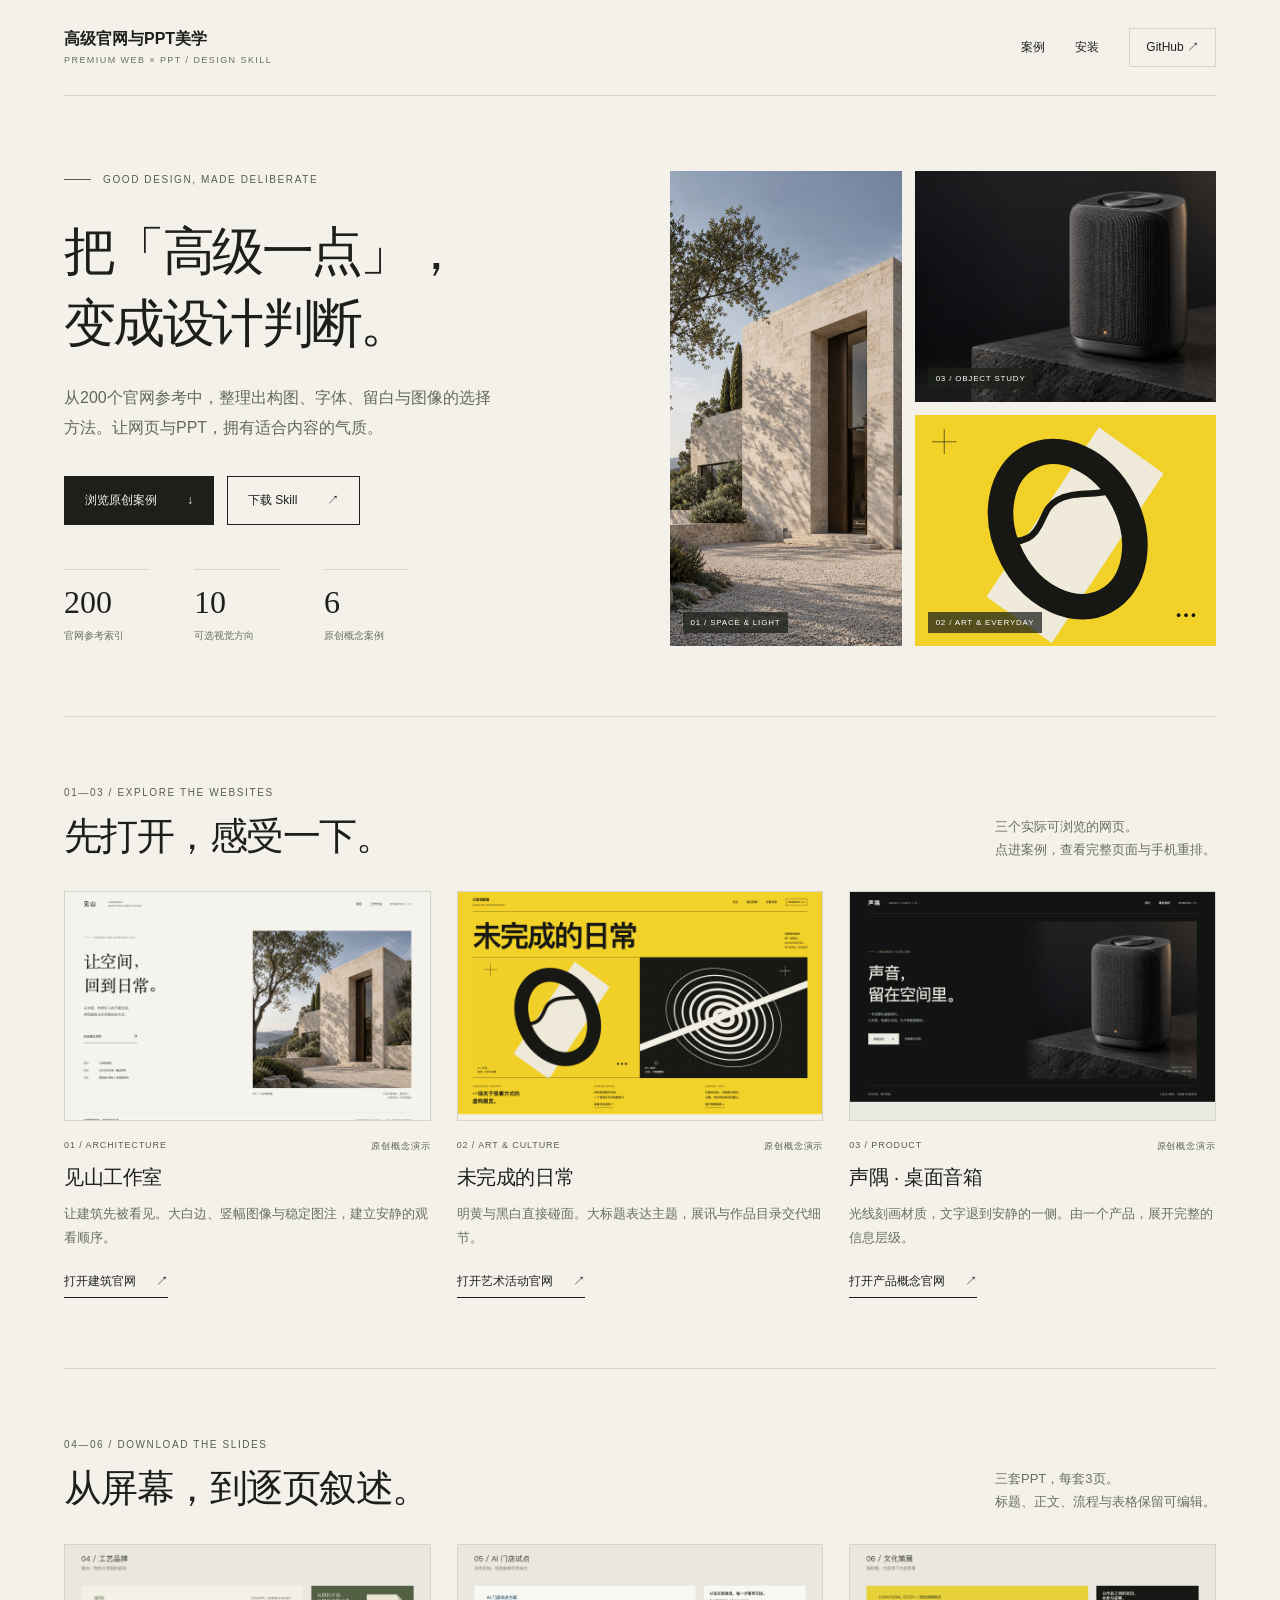
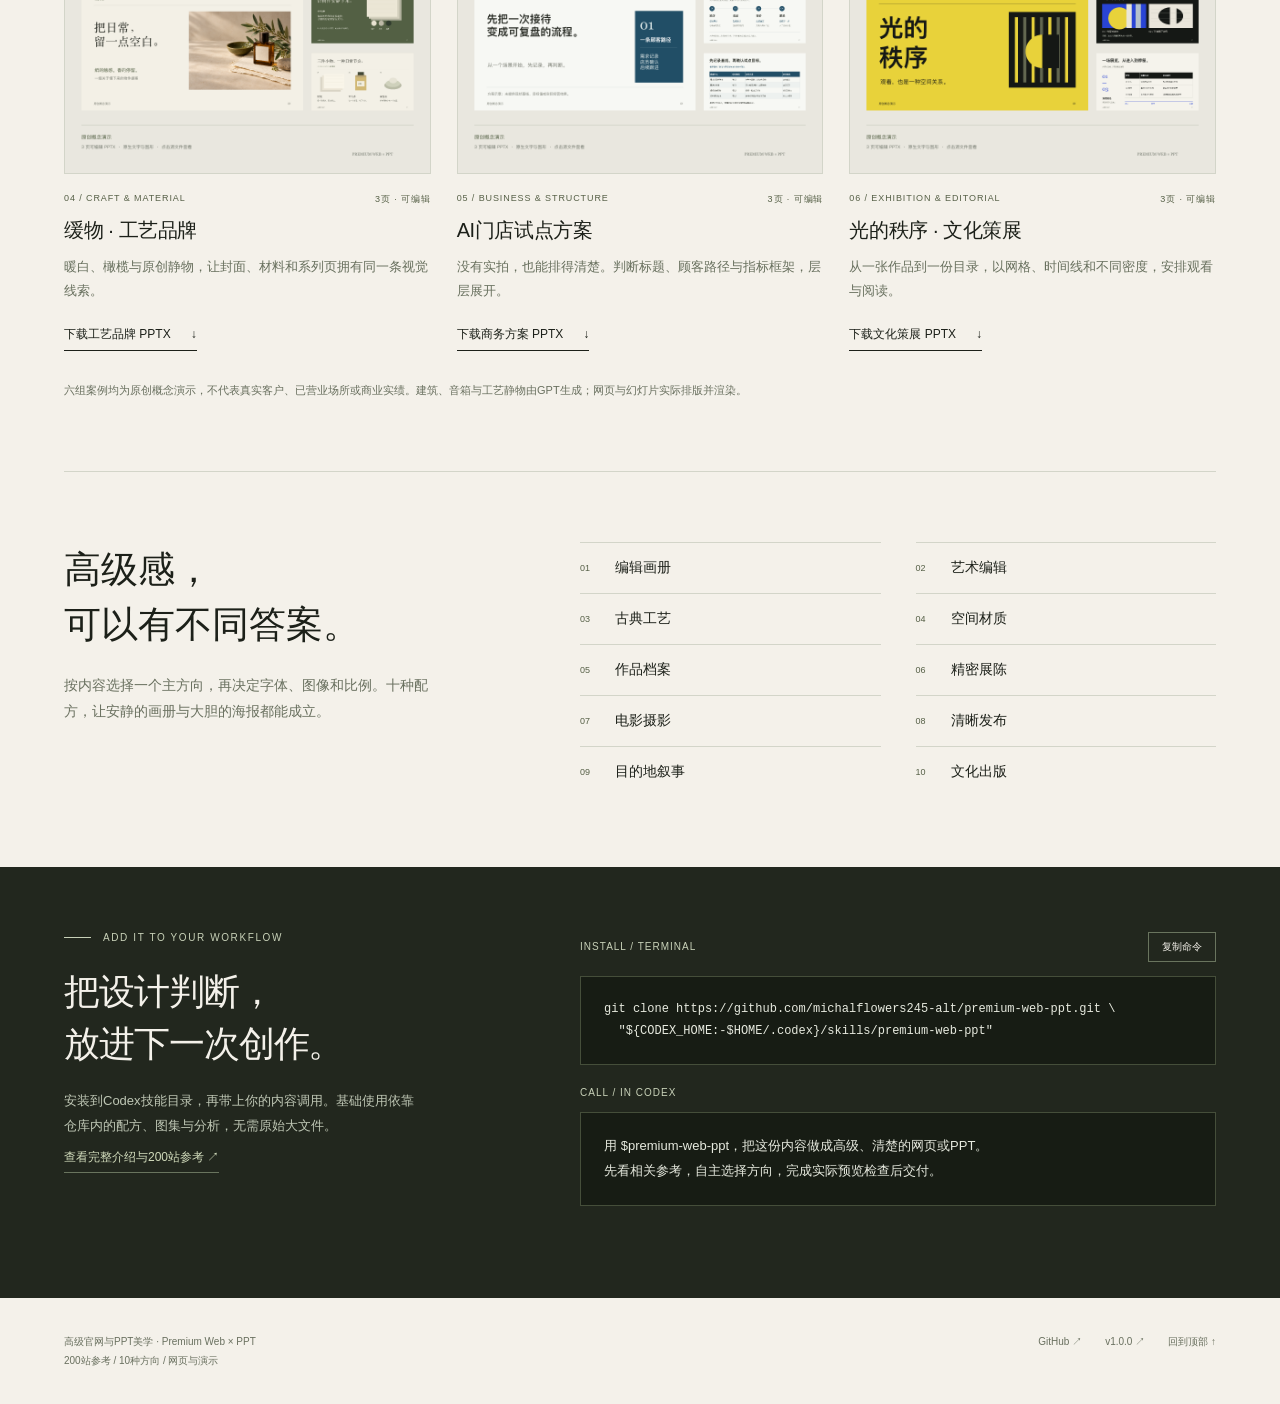
==== index.html @ 68591769 "Add live showcase website and case navigation" ====
<!doctype html>
<html lang="zh-CN">
<head>
  <meta charset="utf-8"><meta name="viewport" content="width=device-width, initial-scale=1">
  <meta name="description" content="高级官网与PPT美学：将200个官网参考整理为10种视觉方向。浏览3个真实网页案例，下载3套可编辑PPT，安装Codex设计Skill。">
  <meta name="theme-color" content="#f4f1ea">
  <title>高级官网与PPT美学 · Premium Web × PPT</title>
  <style>
    :root{--paper:#f4f1ea;--ink:#1c2019;--olive:#566047;--muted:#69705f;--line:#d3d5c9;--white:#fffdf8}*{box-sizing:border-box}html{scroll-behavior:smooth;scroll-padding-top:26px}body{margin:0;background:var(--paper);color:var(--ink);font-family:-apple-system,BlinkMacSystemFont,"PingFang SC","Microsoft YaHei",sans-serif}a{color:inherit;text-decoration:none}button{font:inherit}a:focus-visible,button:focus-visible{outline:2px solid var(--olive);outline-offset:6px}.wrap{width:min(1360px,90%);margin:auto}.header{height:96px;display:flex;align-items:center;justify-content:space-between;border-bottom:1px solid var(--line);gap:30px}.brand{font-size:16px;font-weight:600;line-height:1.5}.brand span{display:block;font-size:9px;letter-spacing:.16em;font-weight:400;color:var(--muted);margin-top:3px}.nav{display:flex;gap:30px;font-size:12px;align-items:center}.nav a:hover,.text-link:hover{color:var(--olive);text-decoration:underline;text-underline-offset:5px}.nav .github{border:1px solid var(--line);padding:10px 16px}.hero{display:grid;grid-template-columns:.98fr 1.02fr;gap:7%;padding:75px 0 70px;align-items:center}.eyebrow{font-size:10px;letter-spacing:.16em;color:var(--olive);display:flex;align-items:center;gap:12px}.eyebrow:before{content:"";width:27px;height:1px;background:var(--olive)}h1{font-size:clamp(38px,4.1vw,63px);line-height:1.36;font-weight:550;letter-spacing:-.05em;margin:30px 0 25px}.lead{font-size:16px;line-height:1.9;color:#626957;max-width:430px;margin:0}.actions{display:flex;gap:13px;margin-top:32px;align-items:center;flex-wrap:wrap}.button{display:inline-flex;align-items:center;gap:30px;font-size:12px;padding:15px 20px;border:1px solid var(--ink);transition:background .18s,color .18s}.button.primary{background:var(--ink);color:var(--paper)}.button:hover{background:var(--olive);border-color:var(--olive);color:white}.facts{display:flex;gap:45px;margin:44px 0 0}.facts div{border-top:1px solid var(--line);padding-top:16px;min-width:85px}.facts strong{display:block;font:400 32px/1 Georgia,"Songti SC",serif}.facts span{display:block;font-size:10px;color:var(--muted);margin-top:11px}.hero-art{display:grid;grid-template-columns:.87fr 1.13fr;grid-template-rows:1fr 1fr;gap:13px;height:475px}.hero-art a{overflow:hidden;display:block;position:relative}.hero-art img{width:100%;height:100%;object-fit:cover;display:block;transition:transform .4s}.hero-art a:hover img{transform:scale(1.025)}.hero-art .building{grid-row:1 / 3}.hero-art .building img{object-position:60% 50%}.hero-art .object img{object-position:82% 50%}.hero-art .art img{object-position:center}.hero-art span{position:absolute;bottom:13px;left:13px;font-size:8px;letter-spacing:.1em;color:white;background:#1c2019bb;padding:6px 8px}.section{padding:70px 0;border-top:1px solid var(--line)}.section-head{display:flex;align-items:flex-end;justify-content:space-between;gap:30px;margin-bottom:30px}.section-head .kicker{font-size:10px;letter-spacing:.16em;color:var(--olive);margin-bottom:14px}.section-head h2{font-size:38px;font-weight:450;letter-spacing:-.04em;margin:0;line-height:1.3}.section-head p{font-size:13px;line-height:1.8;color:var(--muted);max-width:330px;margin:0}.grid{display:grid;grid-template-columns:repeat(3,1fr);gap:26px}.case{min-width:0}.case .preview{display:block;overflow:hidden;background:#e2e3d8;border:1px solid #d3d5c9}.case .preview img{display:block;width:100%;aspect-ratio:1.6;object-fit:cover;transition:transform .4s}.case .preview:hover img{transform:scale(1.025)}.case-meta{display:flex;justify-content:space-between;gap:12px;margin-top:19px;font-size:9px;color:var(--olive);letter-spacing:.1em}.case h3{font-size:20px;font-weight:500;margin:11px 0 11px;letter-spacing:-.02em}.case p{font-size:13px;line-height:1.85;color:#68705e;margin:0;max-width:365px}.case .text-link{display:inline-flex;align-items:center;gap:20px;border-bottom:1px solid var(--ink);padding:10px 0 7px;font-size:12px;margin-top:13px}.note{font-size:11px;line-height:1.8;color:var(--muted);margin:30px 0 0}.style-section{display:grid;grid-template-columns:.8fr 1.2fr;gap:8%;align-items:start}.style-section h2{font-family:"Songti SC","STSong",serif;font-size:37px;font-weight:400;line-height:1.5;margin:0}.style-section p{font-size:14px;line-height:1.9;color:var(--muted);max-width:390px;margin:19px 0 0}.styles{display:grid;grid-template-columns:1fr 1fr;gap:0 35px}.styles div{border-top:1px solid var(--line);padding:16px 0;font-size:14px;display:flex;gap:16px;align-items:center}.styles span{font-size:9px;color:var(--olive);min-width:19px}.install{background:#22271e;color:var(--paper);padding:65px 0 70px}.install .wrap{display:grid;grid-template-columns:.8fr 1.2fr;gap:8%;align-items:start}.install .eyebrow{color:#c8d1b8}.install .eyebrow:before{background:#c8d1b8}.install h2{font-size:36px;line-height:1.45;letter-spacing:-.03em;font-weight:450;margin:23px 0 19px}.install p{font-size:13px;color:#bfc7b5;line-height:1.9;margin:0;max-width:360px}.code-label{display:flex;justify-content:space-between;align-items:center;font-size:10px;color:#c8d1b8;letter-spacing:.1em;margin-bottom:14px}.copy{background:transparent;color:var(--paper);border:1px solid #69745e;font-size:10px;padding:7px 13px;cursor:pointer}.copy:hover{background:#3b4432}pre{margin:0 0 22px;padding:21px 23px;background:#171c14;border:1px solid #454e3a;white-space:pre-wrap;word-break:break-word;font:12px/1.9 ui-monospace,SFMono-Regular,Consolas,monospace;color:#e7eadf}.install .prompt{font-size:13px;font-family:inherit;line-height:1.9}.install a{display:inline-block;color:#d2dcbc;font-size:12px;margin-top:11px;border-bottom:1px solid #69745e;padding-bottom:6px}.footer{padding:34px 0;display:flex;justify-content:space-between;gap:25px;font-size:10px;line-height:1.9;color:var(--muted)}.footer p{margin:0}.footer-links{display:flex;gap:23px;align-items:flex-start}.footer a:hover{text-decoration:underline;text-underline-offset:4px}@media(max-width:1000px){.hero{gap:5%;padding-top:55px}.hero-art{height:410px}.facts{gap:23px}.facts div{min-width:65px}.grid{gap:18px}.case h3{font-size:17px}.style-section,.install .wrap{gap:6%}.nav{gap:20px}.section-head h2{font-size:34px}}@media(max-width:650px){.wrap{width:auto;margin:0 23px}.header{height:82px;align-items:center;gap:18px}.brand{font-size:13px}.brand span{font-size:7px;letter-spacing:.1em}.nav{gap:17px;font-size:11px}.nav .github{display:none}.hero{grid-template-columns:1fr;padding:36px 0 43px;gap:34px}.eyebrow{font-size:8px;letter-spacing:.14em}h1{font-size:39px;margin:24px 0 20px;line-height:1.4}.lead{font-size:14px;max-width:340px;line-height:1.85}.actions{margin-top:24px;gap:10px}.button{font-size:11px;padding:14px 17px;gap:22px}.facts{gap:28px;margin-top:31px}.facts div{min-width:72px;padding-top:13px}.facts strong{font-size:27px}.facts span{font-size:9px;margin-top:8px}.hero-art{height:330px;gap:10px;grid-template-columns:1fr 1.12fr}.hero-art span{left:7px;bottom:8px;font-size:7px;padding:5px}.section{padding:42px 0}.section-head{display:block;margin-bottom:25px}.section-head .kicker{font-size:8px;margin-bottom:12px}.section-head h2{font-size:31px}.section-head p{font-size:12px;margin-top:17px;max-width:330px}.grid{grid-template-columns:1fr;gap:34px}.case-meta{margin-top:15px;font-size:8px}.case h3{font-size:21px;margin-top:10px}.case p{font-size:13px}.case .text-link{font-size:12px;margin-top:10px}.note{font-size:10px;margin-top:25px}.style-section{grid-template-columns:1fr;gap:28px}.style-section h2{font-size:30px}.style-section p{font-size:13px;margin-top:14px}.styles{gap:0 22px}.styles div{font-size:12px;padding:14px 0;gap:13px}.styles span{font-size:8px}.install{padding:43px 0 45px}.install .wrap{grid-template-columns:1fr;gap:30px}.install h2{font-size:29px;margin:20px 0 15px}.install p{font-size:12px}.code-label{font-size:8px}pre{font-size:10px;padding:17px;line-height:1.9}.install .prompt{font-size:12px}.footer{display:block;padding:27px 0;font-size:9px}.footer-links{gap:20px;margin-top:20px}}@media(max-width:370px){h1{font-size:34px}.nav{gap:12px}.brand{font-size:12px}.facts{gap:20px}.hero-art{height:295px}}@media(prefers-reduced-motion:reduce){html{scroll-behavior:auto}*{transition:none!important}}
  </style>
</head>
<body>
  <div class="wrap"><header class="header"><a class="brand" href="#top">高级官网与PPT美学<span>PREMIUM WEB × PPT / DESIGN SKILL</span></a><nav class="nav" aria-label="主导航"><a href="#web">案例</a><a href="#install">安装</a><a class="github" href="https://github.com/michalflowers245-alt/premium-web-ppt">GitHub ↗</a></nav></header>
  <main id="top"><section class="hero" aria-labelledby="main-title"><div><div class="eyebrow">GOOD DESIGN, MADE DELIBERATE</div><h1 id="main-title">把「高级一点」，<br>变成设计判断。</h1><p class="lead">从200个官网参考中，整理出构图、字体、留白与图像的选择方法。让网页与PPT，拥有适合内容的气质。</p><div class="actions"><a class="button primary" href="#web">浏览原创案例 <span aria-hidden="true">↓</span></a><a class="button" href="https://github.com/michalflowers245-alt/premium-web-ppt/releases/download/v1.0.0/premium-web-ppt-v1.0.0.zip">下载 Skill <span aria-hidden="true">↗</span></a></div><div class="facts"><div><strong>200</strong><span>官网参考索引</span></div><div><strong>10</strong><span>可选视觉方向</span></div><div><strong>6</strong><span>原创概念案例</span></div></div></div><div class="hero-art" aria-label="原创概念案例预览"><a class="building" href="examples/web/architecture/" aria-label="打开见山建筑工作室案例"><img src="examples/shared/architecture.png" alt="GPT生成的原创建筑概念"><span>01 / SPACE & LIGHT</span></a><a class="object" href="examples/web/speaker/" aria-label="打开声隅音箱案例"><img src="examples/shared/speaker.png" alt="GPT生成的原创音箱概念"><span>03 / OBJECT STUDY</span></a><a class="art" href="examples/web/art/" aria-label="打开未完成的日常艺术活动案例"><img src="examples/web/art/poster-yellow.svg" alt="原创黄色黑色几何作品"><span>02 / ART & EVERYDAY</span></a></div></section>
  <section class="section" id="web" aria-labelledby="web-title"><div class="section-head"><div><div class="kicker">01—03 / EXPLORE THE WEBSITES</div><h2 id="web-title">先打开，感受一下。</h2></div><p>三个实际可浏览的网页。<br>点进案例，查看完整页面与手机重排。</p></div><div class="grid"><article class="case"><a class="preview" href="examples/web/architecture/"><img src="docs/assets/web-architecture.png" alt="见山工作室原创概念网页：留白、建筑竖图与项目图注" loading="lazy"></a><div class="case-meta"><span>01 / ARCHITECTURE</span><span>原创概念演示</span></div><h3>见山工作室</h3><p>让建筑先被看见。大白边、竖幅图像与稳定图注，建立安静的观看顺序。</p><a class="text-link" href="examples/web/architecture/">打开建筑官网 <span aria-hidden="true">↗</span></a></article><article class="case"><a class="preview" href="examples/web/art/"><img src="docs/assets/web-art.png" alt="未完成的日常原创概念网页：黄黑双联画与大中文标题" loading="lazy"></a><div class="case-meta"><span>02 / ART & CULTURE</span><span>原创概念演示</span></div><h3>未完成的日常</h3><p>明黄与黑白直接碰面。大标题表达主题，展讯与作品目录交代细节。</p><a class="text-link" href="examples/web/art/">打开艺术活动官网 <span aria-hidden="true">↗</span></a></article><article class="case"><a class="preview" href="examples/web/speaker/"><img src="docs/assets/web-speaker.png" alt="声隅桌面音箱原创概念网页：深色产品舞台与材质特写" loading="lazy"></a><div class="case-meta"><span>03 / PRODUCT</span><span>原创概念演示</span></div><h3>声隅 · 桌面音箱</h3><p>光线刻画材质，文字退到安静的一侧。由一个产品，展开完整的信息层级。</p><a class="text-link" href="examples/web/speaker/">打开产品概念官网 <span aria-hidden="true">↗</span></a></article></div></section>
  <section class="section" id="slides" aria-labelledby="slides-title"><div class="section-head"><div><div class="kicker">04—06 / DOWNLOAD THE SLIDES</div><h2 id="slides-title">从屏幕，到逐页叙述。</h2></div><p>三套PPT，每套3页。<br>标题、正文、流程与表格保留可编辑。</p></div><div class="grid"><article class="case"><a class="preview" href="examples/ppt/craft/craft.pptx"><img src="docs/assets/ppt-craft.png" alt="缓物原创工艺品牌PPT的三页预览" loading="lazy"></a><div class="case-meta"><span>04 / CRAFT & MATERIAL</span><span>3页 · 可编辑</span></div><h3>缓物 · 工艺品牌</h3><p>暖白、橄榄与原创静物，让封面、材料和系列页拥有同一条视觉线索。</p><a class="text-link" href="examples/ppt/craft/craft.pptx" download>下载工艺品牌 PPTX <span aria-hidden="true">↓</span></a></article><article class="case"><a class="preview" href="examples/ppt/business/business.pptx"><img src="docs/assets/ppt-business.png" alt="AI门店试点原创商务方案PPT的三页预览" loading="lazy"></a><div class="case-meta"><span>05 / BUSINESS & STRUCTURE</span><span>3页 · 可编辑</span></div><h3>AI门店试点方案</h3><p>没有实拍，也能排得清楚。判断标题、顾客路径与指标框架，层层展开。</p><a class="text-link" href="examples/ppt/business/business.pptx" download>下载商务方案 PPTX <span aria-hidden="true">↓</span></a></article><article class="case"><a class="preview" href="examples/ppt/culture/culture.pptx"><img src="docs/assets/ppt-culture.png" alt="光的秩序原创文化策展PPT的三页预览" loading="lazy"></a><div class="case-meta"><span>06 / EXHIBITION & EDITORIAL</span><span>3页 · 可编辑</span></div><h3>光的秩序 · 文化策展</h3><p>从一张作品到一份目录，以网格、时间线和不同密度，安排观看与阅读。</p><a class="text-link" href="examples/ppt/culture/culture.pptx" download>下载文化策展 PPTX <span aria-hidden="true">↓</span></a></article></div><p class="note">六组案例均为原创概念演示，不代表真实客户、已营业场所或商业实绩。建筑、音箱与工艺静物由GPT生成；网页与幻灯片实际排版并渲染。</p></section>
  <section class="section style-section" aria-labelledby="styles-title"><div><h2 id="styles-title">高级感，<br>可以有不同答案。</h2><p>按内容选择一个主方向，再决定字体、图像和比例。十种配方，让安静的画册与大胆的海报都能成立。</p></div><div class="styles"><div><span>01</span>编辑画册</div><div><span>02</span>艺术编辑</div><div><span>03</span>古典工艺</div><div><span>04</span>空间材质</div><div><span>05</span>作品档案</div><div><span>06</span>精密展陈</div><div><span>07</span>电影摄影</div><div><span>08</span>清晰发布</div><div><span>09</span>目的地叙事</div><div><span>10</span>文化出版</div></div></section></main></div>
  <section class="install" id="install" aria-labelledby="install-title"><div class="wrap"><div><div class="eyebrow">ADD IT TO YOUR WORKFLOW</div><h2 id="install-title">把设计判断，<br>放进下一次创作。</h2><p>安装到Codex技能目录，再带上你的内容调用。基础使用依靠仓库内的配方、图集与分析，无需原始大文件。</p><a href="https://github.com/michalflowers245-alt/premium-web-ppt">查看完整介绍与200站参考 ↗</a></div><div><div class="code-label"><span>INSTALL / TERMINAL</span><button class="copy" type="button" data-copy="install-code">复制命令</button></div><pre id="install-code">git clone https://github.com/michalflowers245-alt/premium-web-ppt.git \
  "${CODEX_HOME:-$HOME/.codex}/skills/premium-web-ppt"</pre><div class="code-label"><span>CALL / IN CODEX</span></div><pre class="prompt">用 $premium-web-ppt，把这份内容做成高级、清楚的网页或PPT。
先看相关参考，自主选择方向，完成实际预览检查后交付。</pre><p id="copy-status" role="status" aria-live="polite"></p></div></div></section>
  <div class="wrap"><footer class="footer"><p>高级官网与PPT美学 · Premium Web × PPT<br>200站参考 / 10种方向 / 网页与演示</p><div class="footer-links"><a href="https://github.com/michalflowers245-alt/premium-web-ppt">GitHub ↗</a><a href="https://github.com/michalflowers245-alt/premium-web-ppt/releases/tag/v1.0.0">v1.0.0 ↗</a><a href="#top">回到顶部 ↑</a></div></footer></div>
  <script>document.querySelectorAll('[data-copy]').forEach(button=>{button.addEventListener('click',async()=>{const text=document.getElementById(button.dataset.copy).textContent;const status=document.getElementById('copy-status');try{await navigator.clipboard.writeText(text);button.textContent='已复制';status.textContent='命令已复制，可粘贴到终端。';}catch{status.textContent='当前浏览器未开放剪贴板，请直接选中上方命令复制。';}});});</script>
</body></html>
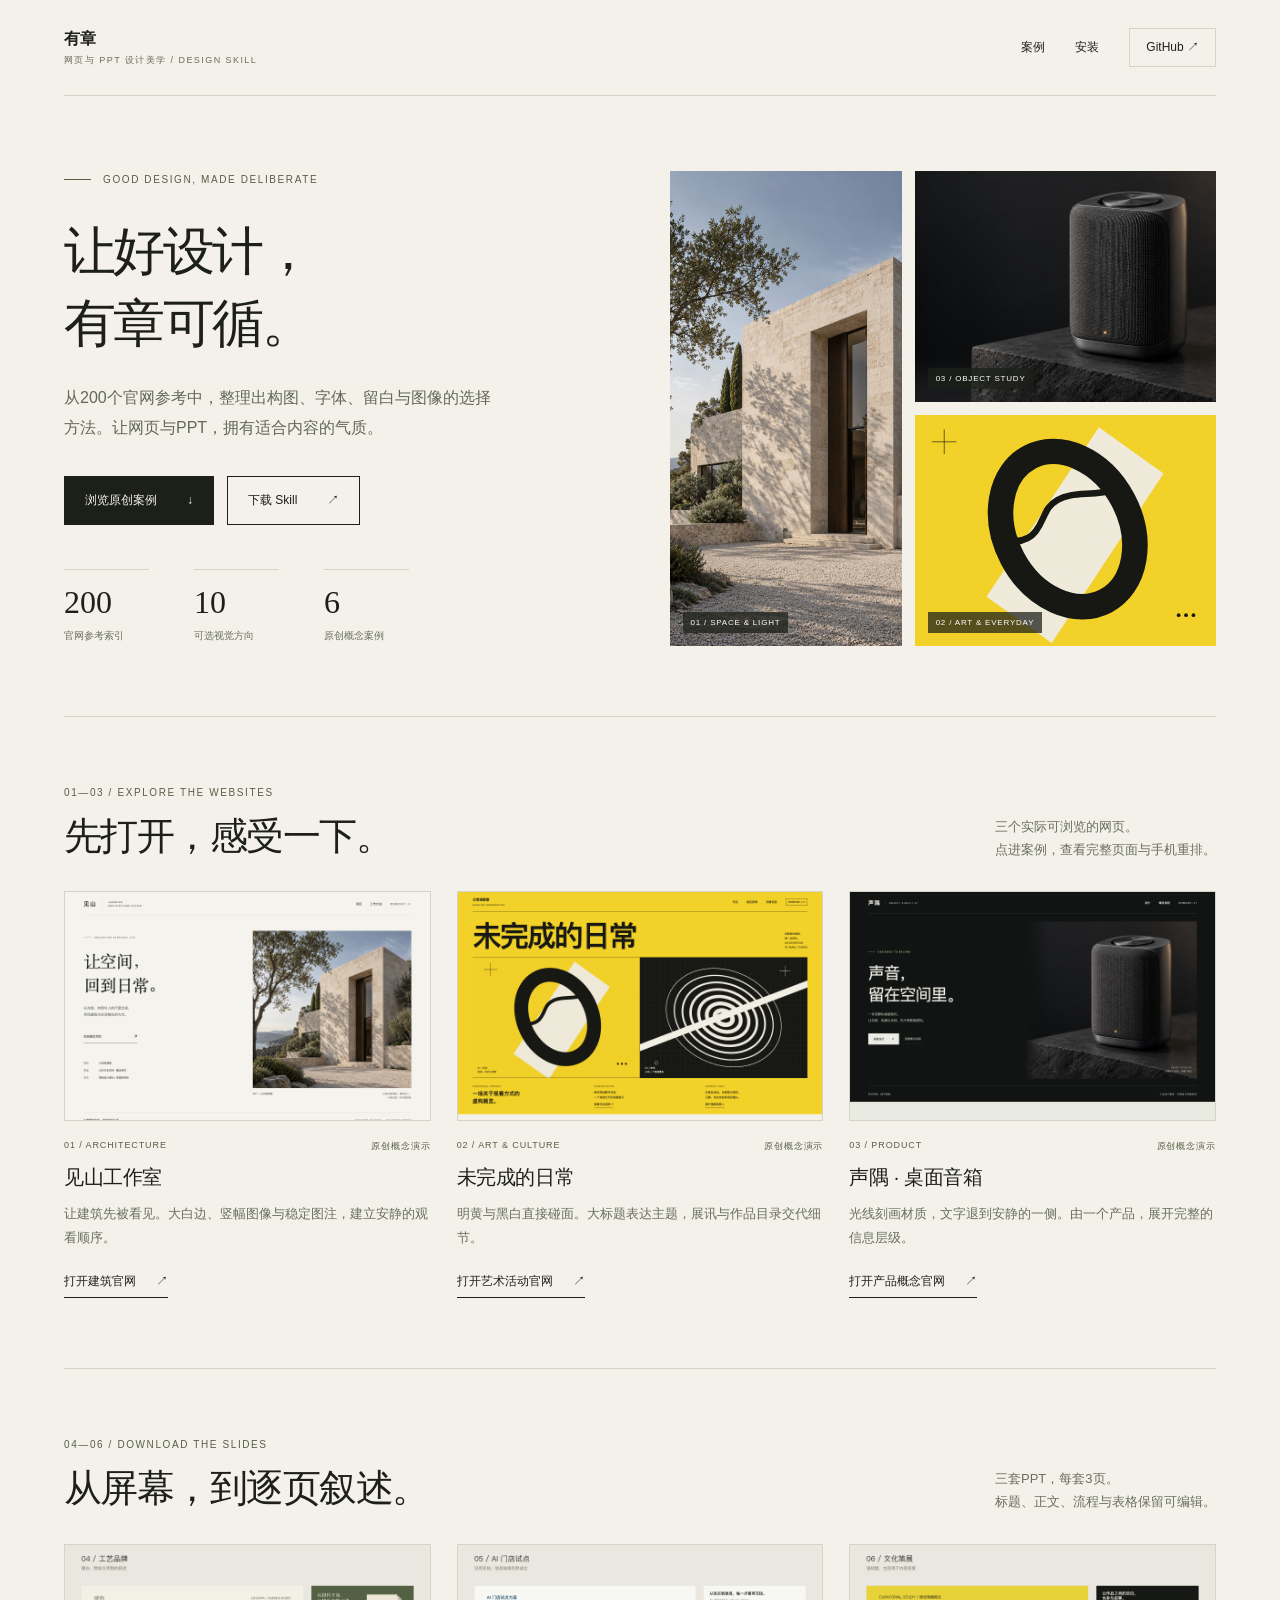
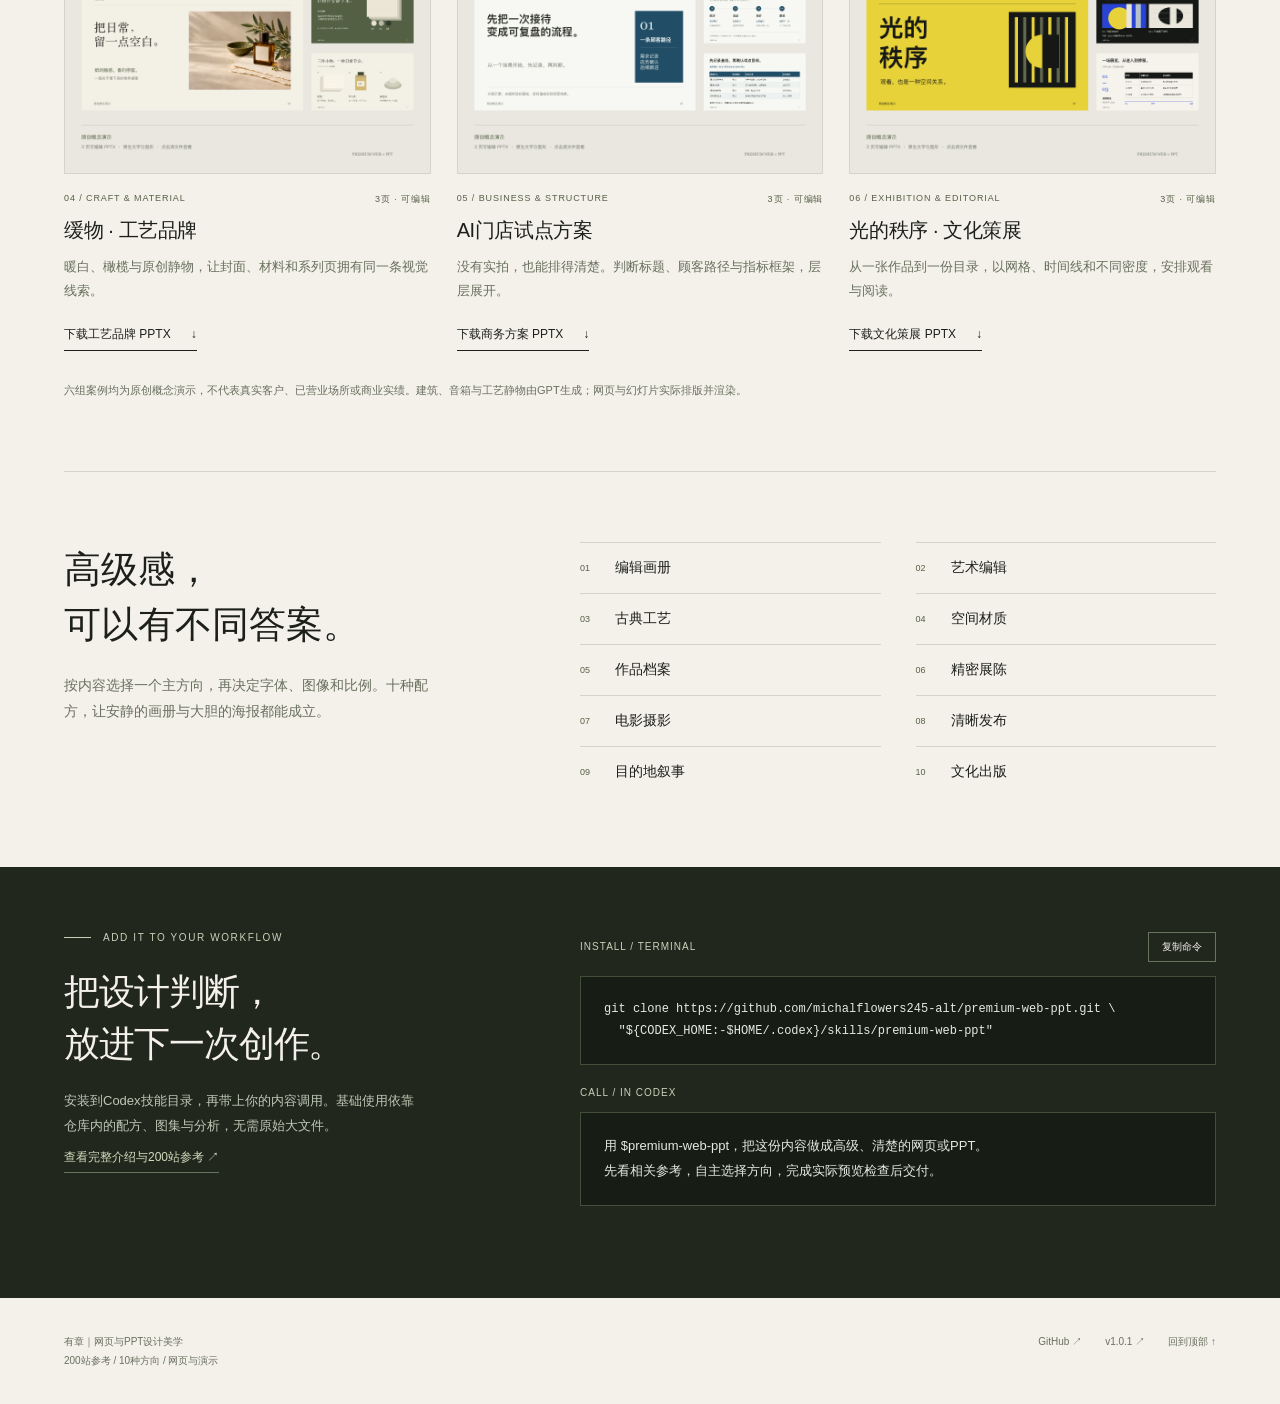
==== commit 1f6f4a88: "Name the design skill 有章 and unify public branding" ====
--- a/index.html
+++ b/index.html
@@ -2,22 +2,22 @@
 <html lang="zh-CN">
 <head>
   <meta charset="utf-8"><meta name="viewport" content="width=device-width, initial-scale=1">
-  <meta name="description" content="高级官网与PPT美学：将200个官网参考整理为10种视觉方向。浏览3个真实网页案例，下载3套可编辑PPT，安装Codex设计Skill。">
+  <meta name="description" content="有章：将200个官网参考整理为10种视觉方向。浏览3个真实网页案例，下载3套可编辑PPT，安装Codex设计Skill。">
   <meta name="theme-color" content="#f4f1ea">
-  <title>高级官网与PPT美学 · Premium Web × PPT</title>
+  <title>有章｜网页与PPT设计美学</title>
   <style>
     :root{--paper:#f4f1ea;--ink:#1c2019;--olive:#566047;--muted:#69705f;--line:#d3d5c9;--white:#fffdf8}*{box-sizing:border-box}html{scroll-behavior:smooth;scroll-padding-top:26px}body{margin:0;background:var(--paper);color:var(--ink);font-family:-apple-system,BlinkMacSystemFont,"PingFang SC","Microsoft YaHei",sans-serif}a{color:inherit;text-decoration:none}button{font:inherit}a:focus-visible,button:focus-visible{outline:2px solid var(--olive);outline-offset:6px}.wrap{width:min(1360px,90%);margin:auto}.header{height:96px;display:flex;align-items:center;justify-content:space-between;border-bottom:1px solid var(--line);gap:30px}.brand{font-size:16px;font-weight:600;line-height:1.5}.brand span{display:block;font-size:9px;letter-spacing:.16em;font-weight:400;color:var(--muted);margin-top:3px}.nav{display:flex;gap:30px;font-size:12px;align-items:center}.nav a:hover,.text-link:hover{color:var(--olive);text-decoration:underline;text-underline-offset:5px}.nav .github{border:1px solid var(--line);padding:10px 16px}.hero{display:grid;grid-template-columns:.98fr 1.02fr;gap:7%;padding:75px 0 70px;align-items:center}.eyebrow{font-size:10px;letter-spacing:.16em;color:var(--olive);display:flex;align-items:center;gap:12px}.eyebrow:before{content:"";width:27px;height:1px;background:var(--olive)}h1{font-size:clamp(38px,4.1vw,63px);line-height:1.36;font-weight:550;letter-spacing:-.05em;margin:30px 0 25px}.lead{font-size:16px;line-height:1.9;color:#626957;max-width:430px;margin:0}.actions{display:flex;gap:13px;margin-top:32px;align-items:center;flex-wrap:wrap}.button{display:inline-flex;align-items:center;gap:30px;font-size:12px;padding:15px 20px;border:1px solid var(--ink);transition:background .18s,color .18s}.button.primary{background:var(--ink);color:var(--paper)}.button:hover{background:var(--olive);border-color:var(--olive);color:white}.facts{display:flex;gap:45px;margin:44px 0 0}.facts div{border-top:1px solid var(--line);padding-top:16px;min-width:85px}.facts strong{display:block;font:400 32px/1 Georgia,"Songti SC",serif}.facts span{display:block;font-size:10px;color:var(--muted);margin-top:11px}.hero-art{display:grid;grid-template-columns:.87fr 1.13fr;grid-template-rows:1fr 1fr;gap:13px;height:475px}.hero-art a{overflow:hidden;display:block;position:relative}.hero-art img{width:100%;height:100%;object-fit:cover;display:block;transition:transform .4s}.hero-art a:hover img{transform:scale(1.025)}.hero-art .building{grid-row:1 / 3}.hero-art .building img{object-position:60% 50%}.hero-art .object img{object-position:82% 50%}.hero-art .art img{object-position:center}.hero-art span{position:absolute;bottom:13px;left:13px;font-size:8px;letter-spacing:.1em;color:white;background:#1c2019bb;padding:6px 8px}.section{padding:70px 0;border-top:1px solid var(--line)}.section-head{display:flex;align-items:flex-end;justify-content:space-between;gap:30px;margin-bottom:30px}.section-head .kicker{font-size:10px;letter-spacing:.16em;color:var(--olive);margin-bottom:14px}.section-head h2{font-size:38px;font-weight:450;letter-spacing:-.04em;margin:0;line-height:1.3}.section-head p{font-size:13px;line-height:1.8;color:var(--muted);max-width:330px;margin:0}.grid{display:grid;grid-template-columns:repeat(3,1fr);gap:26px}.case{min-width:0}.case .preview{display:block;overflow:hidden;background:#e2e3d8;border:1px solid #d3d5c9}.case .preview img{display:block;width:100%;aspect-ratio:1.6;object-fit:cover;transition:transform .4s}.case .preview:hover img{transform:scale(1.025)}.case-meta{display:flex;justify-content:space-between;gap:12px;margin-top:19px;font-size:9px;color:var(--olive);letter-spacing:.1em}.case h3{font-size:20px;font-weight:500;margin:11px 0 11px;letter-spacing:-.02em}.case p{font-size:13px;line-height:1.85;color:#68705e;margin:0;max-width:365px}.case .text-link{display:inline-flex;align-items:center;gap:20px;border-bottom:1px solid var(--ink);padding:10px 0 7px;font-size:12px;margin-top:13px}.note{font-size:11px;line-height:1.8;color:var(--muted);margin:30px 0 0}.style-section{display:grid;grid-template-columns:.8fr 1.2fr;gap:8%;align-items:start}.style-section h2{font-family:"Songti SC","STSong",serif;font-size:37px;font-weight:400;line-height:1.5;margin:0}.style-section p{font-size:14px;line-height:1.9;color:var(--muted);max-width:390px;margin:19px 0 0}.styles{display:grid;grid-template-columns:1fr 1fr;gap:0 35px}.styles div{border-top:1px solid var(--line);padding:16px 0;font-size:14px;display:flex;gap:16px;align-items:center}.styles span{font-size:9px;color:var(--olive);min-width:19px}.install{background:#22271e;color:var(--paper);padding:65px 0 70px}.install .wrap{display:grid;grid-template-columns:.8fr 1.2fr;gap:8%;align-items:start}.install .eyebrow{color:#c8d1b8}.install .eyebrow:before{background:#c8d1b8}.install h2{font-size:36px;line-height:1.45;letter-spacing:-.03em;font-weight:450;margin:23px 0 19px}.install p{font-size:13px;color:#bfc7b5;line-height:1.9;margin:0;max-width:360px}.code-label{display:flex;justify-content:space-between;align-items:center;font-size:10px;color:#c8d1b8;letter-spacing:.1em;margin-bottom:14px}.copy{background:transparent;color:var(--paper);border:1px solid #69745e;font-size:10px;padding:7px 13px;cursor:pointer}.copy:hover{background:#3b4432}pre{margin:0 0 22px;padding:21px 23px;background:#171c14;border:1px solid #454e3a;white-space:pre-wrap;word-break:break-word;font:12px/1.9 ui-monospace,SFMono-Regular,Consolas,monospace;color:#e7eadf}.install .prompt{font-size:13px;font-family:inherit;line-height:1.9}.install a{display:inline-block;color:#d2dcbc;font-size:12px;margin-top:11px;border-bottom:1px solid #69745e;padding-bottom:6px}.footer{padding:34px 0;display:flex;justify-content:space-between;gap:25px;font-size:10px;line-height:1.9;color:var(--muted)}.footer p{margin:0}.footer-links{display:flex;gap:23px;align-items:flex-start}.footer a:hover{text-decoration:underline;text-underline-offset:4px}@media(max-width:1000px){.hero{gap:5%;padding-top:55px}.hero-art{height:410px}.facts{gap:23px}.facts div{min-width:65px}.grid{gap:18px}.case h3{font-size:17px}.style-section,.install .wrap{gap:6%}.nav{gap:20px}.section-head h2{font-size:34px}}@media(max-width:650px){.wrap{width:auto;margin:0 23px}.header{height:82px;align-items:center;gap:18px}.brand{font-size:13px}.brand span{font-size:7px;letter-spacing:.1em}.nav{gap:17px;font-size:11px}.nav .github{display:none}.hero{grid-template-columns:1fr;padding:36px 0 43px;gap:34px}.eyebrow{font-size:8px;letter-spacing:.14em}h1{font-size:39px;margin:24px 0 20px;line-height:1.4}.lead{font-size:14px;max-width:340px;line-height:1.85}.actions{margin-top:24px;gap:10px}.button{font-size:11px;padding:14px 17px;gap:22px}.facts{gap:28px;margin-top:31px}.facts div{min-width:72px;padding-top:13px}.facts strong{font-size:27px}.facts span{font-size:9px;margin-top:8px}.hero-art{height:330px;gap:10px;grid-template-columns:1fr 1.12fr}.hero-art span{left:7px;bottom:8px;font-size:7px;padding:5px}.section{padding:42px 0}.section-head{display:block;margin-bottom:25px}.section-head .kicker{font-size:8px;margin-bottom:12px}.section-head h2{font-size:31px}.section-head p{font-size:12px;margin-top:17px;max-width:330px}.grid{grid-template-columns:1fr;gap:34px}.case-meta{margin-top:15px;font-size:8px}.case h3{font-size:21px;margin-top:10px}.case p{font-size:13px}.case .text-link{font-size:12px;margin-top:10px}.note{font-size:10px;margin-top:25px}.style-section{grid-template-columns:1fr;gap:28px}.style-section h2{font-size:30px}.style-section p{font-size:13px;margin-top:14px}.styles{gap:0 22px}.styles div{font-size:12px;padding:14px 0;gap:13px}.styles span{font-size:8px}.install{padding:43px 0 45px}.install .wrap{grid-template-columns:1fr;gap:30px}.install h2{font-size:29px;margin:20px 0 15px}.install p{font-size:12px}.code-label{font-size:8px}pre{font-size:10px;padding:17px;line-height:1.9}.install .prompt{font-size:12px}.footer{display:block;padding:27px 0;font-size:9px}.footer-links{gap:20px;margin-top:20px}}@media(max-width:370px){h1{font-size:34px}.nav{gap:12px}.brand{font-size:12px}.facts{gap:20px}.hero-art{height:295px}}@media(prefers-reduced-motion:reduce){html{scroll-behavior:auto}*{transition:none!important}}
   </style>
 </head>
 <body>
-  <div class="wrap"><header class="header"><a class="brand" href="#top">高级官网与PPT美学<span>PREMIUM WEB × PPT / DESIGN SKILL</span></a><nav class="nav" aria-label="主导航"><a href="#web">案例</a><a href="#install">安装</a><a class="github" href="https://github.com/michalflowers245-alt/premium-web-ppt">GitHub ↗</a></nav></header>
-  <main id="top"><section class="hero" aria-labelledby="main-title"><div><div class="eyebrow">GOOD DESIGN, MADE DELIBERATE</div><h1 id="main-title">把「高级一点」，<br>变成设计判断。</h1><p class="lead">从200个官网参考中，整理出构图、字体、留白与图像的选择方法。让网页与PPT，拥有适合内容的气质。</p><div class="actions"><a class="button primary" href="#web">浏览原创案例 <span aria-hidden="true">↓</span></a><a class="button" href="https://github.com/michalflowers245-alt/premium-web-ppt/releases/download/v1.0.0/premium-web-ppt-v1.0.0.zip">下载 Skill <span aria-hidden="true">↗</span></a></div><div class="facts"><div><strong>200</strong><span>官网参考索引</span></div><div><strong>10</strong><span>可选视觉方向</span></div><div><strong>6</strong><span>原创概念案例</span></div></div></div><div class="hero-art" aria-label="原创概念案例预览"><a class="building" href="examples/web/architecture/" aria-label="打开见山建筑工作室案例"><img src="examples/shared/architecture.png" alt="GPT生成的原创建筑概念"><span>01 / SPACE & LIGHT</span></a><a class="object" href="examples/web/speaker/" aria-label="打开声隅音箱案例"><img src="examples/shared/speaker.png" alt="GPT生成的原创音箱概念"><span>03 / OBJECT STUDY</span></a><a class="art" href="examples/web/art/" aria-label="打开未完成的日常艺术活动案例"><img src="examples/web/art/poster-yellow.svg" alt="原创黄色黑色几何作品"><span>02 / ART & EVERYDAY</span></a></div></section>
+  <div class="wrap"><header class="header"><a class="brand" href="#top">有章<span>网页与 PPT 设计美学 / DESIGN SKILL</span></a><nav class="nav" aria-label="主导航"><a href="#web">案例</a><a href="#install">安装</a><a class="github" href="https://github.com/michalflowers245-alt/premium-web-ppt">GitHub ↗</a></nav></header>
+  <main id="top"><section class="hero" aria-labelledby="main-title"><div><div class="eyebrow">GOOD DESIGN, MADE DELIBERATE</div><h1 id="main-title">让好设计，<br>有章可循。</h1><p class="lead">从200个官网参考中，整理出构图、字体、留白与图像的选择方法。让网页与PPT，拥有适合内容的气质。</p><div class="actions"><a class="button primary" href="#web">浏览原创案例 <span aria-hidden="true">↓</span></a><a class="button" href="https://github.com/michalflowers245-alt/premium-web-ppt/releases/download/v1.0.1/premium-web-ppt-v1.0.1.zip">下载 Skill <span aria-hidden="true">↗</span></a></div><div class="facts"><div><strong>200</strong><span>官网参考索引</span></div><div><strong>10</strong><span>可选视觉方向</span></div><div><strong>6</strong><span>原创概念案例</span></div></div></div><div class="hero-art" aria-label="原创概念案例预览"><a class="building" href="examples/web/architecture/" aria-label="打开见山建筑工作室案例"><img src="examples/shared/architecture.png" alt="GPT生成的原创建筑概念"><span>01 / SPACE & LIGHT</span></a><a class="object" href="examples/web/speaker/" aria-label="打开声隅音箱案例"><img src="examples/shared/speaker.png" alt="GPT生成的原创音箱概念"><span>03 / OBJECT STUDY</span></a><a class="art" href="examples/web/art/" aria-label="打开未完成的日常艺术活动案例"><img src="examples/web/art/poster-yellow.svg" alt="原创黄色黑色几何作品"><span>02 / ART & EVERYDAY</span></a></div></section>
   <section class="section" id="web" aria-labelledby="web-title"><div class="section-head"><div><div class="kicker">01—03 / EXPLORE THE WEBSITES</div><h2 id="web-title">先打开，感受一下。</h2></div><p>三个实际可浏览的网页。<br>点进案例，查看完整页面与手机重排。</p></div><div class="grid"><article class="case"><a class="preview" href="examples/web/architecture/"><img src="docs/assets/web-architecture.png" alt="见山工作室原创概念网页：留白、建筑竖图与项目图注" loading="lazy"></a><div class="case-meta"><span>01 / ARCHITECTURE</span><span>原创概念演示</span></div><h3>见山工作室</h3><p>让建筑先被看见。大白边、竖幅图像与稳定图注，建立安静的观看顺序。</p><a class="text-link" href="examples/web/architecture/">打开建筑官网 <span aria-hidden="true">↗</span></a></article><article class="case"><a class="preview" href="examples/web/art/"><img src="docs/assets/web-art.png" alt="未完成的日常原创概念网页：黄黑双联画与大中文标题" loading="lazy"></a><div class="case-meta"><span>02 / ART & CULTURE</span><span>原创概念演示</span></div><h3>未完成的日常</h3><p>明黄与黑白直接碰面。大标题表达主题，展讯与作品目录交代细节。</p><a class="text-link" href="examples/web/art/">打开艺术活动官网 <span aria-hidden="true">↗</span></a></article><article class="case"><a class="preview" href="examples/web/speaker/"><img src="docs/assets/web-speaker.png" alt="声隅桌面音箱原创概念网页：深色产品舞台与材质特写" loading="lazy"></a><div class="case-meta"><span>03 / PRODUCT</span><span>原创概念演示</span></div><h3>声隅 · 桌面音箱</h3><p>光线刻画材质，文字退到安静的一侧。由一个产品，展开完整的信息层级。</p><a class="text-link" href="examples/web/speaker/">打开产品概念官网 <span aria-hidden="true">↗</span></a></article></div></section>
   <section class="section" id="slides" aria-labelledby="slides-title"><div class="section-head"><div><div class="kicker">04—06 / DOWNLOAD THE SLIDES</div><h2 id="slides-title">从屏幕，到逐页叙述。</h2></div><p>三套PPT，每套3页。<br>标题、正文、流程与表格保留可编辑。</p></div><div class="grid"><article class="case"><a class="preview" href="examples/ppt/craft/craft.pptx"><img src="docs/assets/ppt-craft.png" alt="缓物原创工艺品牌PPT的三页预览" loading="lazy"></a><div class="case-meta"><span>04 / CRAFT & MATERIAL</span><span>3页 · 可编辑</span></div><h3>缓物 · 工艺品牌</h3><p>暖白、橄榄与原创静物，让封面、材料和系列页拥有同一条视觉线索。</p><a class="text-link" href="examples/ppt/craft/craft.pptx" download>下载工艺品牌 PPTX <span aria-hidden="true">↓</span></a></article><article class="case"><a class="preview" href="examples/ppt/business/business.pptx"><img src="docs/assets/ppt-business.png" alt="AI门店试点原创商务方案PPT的三页预览" loading="lazy"></a><div class="case-meta"><span>05 / BUSINESS & STRUCTURE</span><span>3页 · 可编辑</span></div><h3>AI门店试点方案</h3><p>没有实拍，也能排得清楚。判断标题、顾客路径与指标框架，层层展开。</p><a class="text-link" href="examples/ppt/business/business.pptx" download>下载商务方案 PPTX <span aria-hidden="true">↓</span></a></article><article class="case"><a class="preview" href="examples/ppt/culture/culture.pptx"><img src="docs/assets/ppt-culture.png" alt="光的秩序原创文化策展PPT的三页预览" loading="lazy"></a><div class="case-meta"><span>06 / EXHIBITION & EDITORIAL</span><span>3页 · 可编辑</span></div><h3>光的秩序 · 文化策展</h3><p>从一张作品到一份目录，以网格、时间线和不同密度，安排观看与阅读。</p><a class="text-link" href="examples/ppt/culture/culture.pptx" download>下载文化策展 PPTX <span aria-hidden="true">↓</span></a></article></div><p class="note">六组案例均为原创概念演示，不代表真实客户、已营业场所或商业实绩。建筑、音箱与工艺静物由GPT生成；网页与幻灯片实际排版并渲染。</p></section>
   <section class="section style-section" aria-labelledby="styles-title"><div><h2 id="styles-title">高级感，<br>可以有不同答案。</h2><p>按内容选择一个主方向，再决定字体、图像和比例。十种配方，让安静的画册与大胆的海报都能成立。</p></div><div class="styles"><div><span>01</span>编辑画册</div><div><span>02</span>艺术编辑</div><div><span>03</span>古典工艺</div><div><span>04</span>空间材质</div><div><span>05</span>作品档案</div><div><span>06</span>精密展陈</div><div><span>07</span>电影摄影</div><div><span>08</span>清晰发布</div><div><span>09</span>目的地叙事</div><div><span>10</span>文化出版</div></div></section></main></div>
   <section class="install" id="install" aria-labelledby="install-title"><div class="wrap"><div><div class="eyebrow">ADD IT TO YOUR WORKFLOW</div><h2 id="install-title">把设计判断，<br>放进下一次创作。</h2><p>安装到Codex技能目录，再带上你的内容调用。基础使用依靠仓库内的配方、图集与分析，无需原始大文件。</p><a href="https://github.com/michalflowers245-alt/premium-web-ppt">查看完整介绍与200站参考 ↗</a></div><div><div class="code-label"><span>INSTALL / TERMINAL</span><button class="copy" type="button" data-copy="install-code">复制命令</button></div><pre id="install-code">git clone https://github.com/michalflowers245-alt/premium-web-ppt.git \
   "${CODEX_HOME:-$HOME/.codex}/skills/premium-web-ppt"</pre><div class="code-label"><span>CALL / IN CODEX</span></div><pre class="prompt">用 $premium-web-ppt，把这份内容做成高级、清楚的网页或PPT。
 先看相关参考，自主选择方向，完成实际预览检查后交付。</pre><p id="copy-status" role="status" aria-live="polite"></p></div></div></section>
-  <div class="wrap"><footer class="footer"><p>高级官网与PPT美学 · Premium Web × PPT<br>200站参考 / 10种方向 / 网页与演示</p><div class="footer-links"><a href="https://github.com/michalflowers245-alt/premium-web-ppt">GitHub ↗</a><a href="https://github.com/michalflowers245-alt/premium-web-ppt/releases/tag/v1.0.0">v1.0.0 ↗</a><a href="#top">回到顶部 ↑</a></div></footer></div>
+  <div class="wrap"><footer class="footer"><p>有章｜网页与PPT设计美学<br>200站参考 / 10种方向 / 网页与演示</p><div class="footer-links"><a href="https://github.com/michalflowers245-alt/premium-web-ppt">GitHub ↗</a><a href="https://github.com/michalflowers245-alt/premium-web-ppt/releases/tag/v1.0.1">v1.0.1 ↗</a><a href="#top">回到顶部 ↑</a></div></footer></div>
   <script>document.querySelectorAll('[data-copy]').forEach(button=>{button.addEventListener('click',async()=>{const text=document.getElementById(button.dataset.copy).textContent;const status=document.getElementById('copy-status');try{await navigator.clipboard.writeText(text);button.textContent='已复制';status.textContent='命令已复制，可粘贴到终端。';}catch{status.textContent='当前浏览器未开放剪贴板，请直接选中上方命令复制。';}});});</script>
 </body></html>
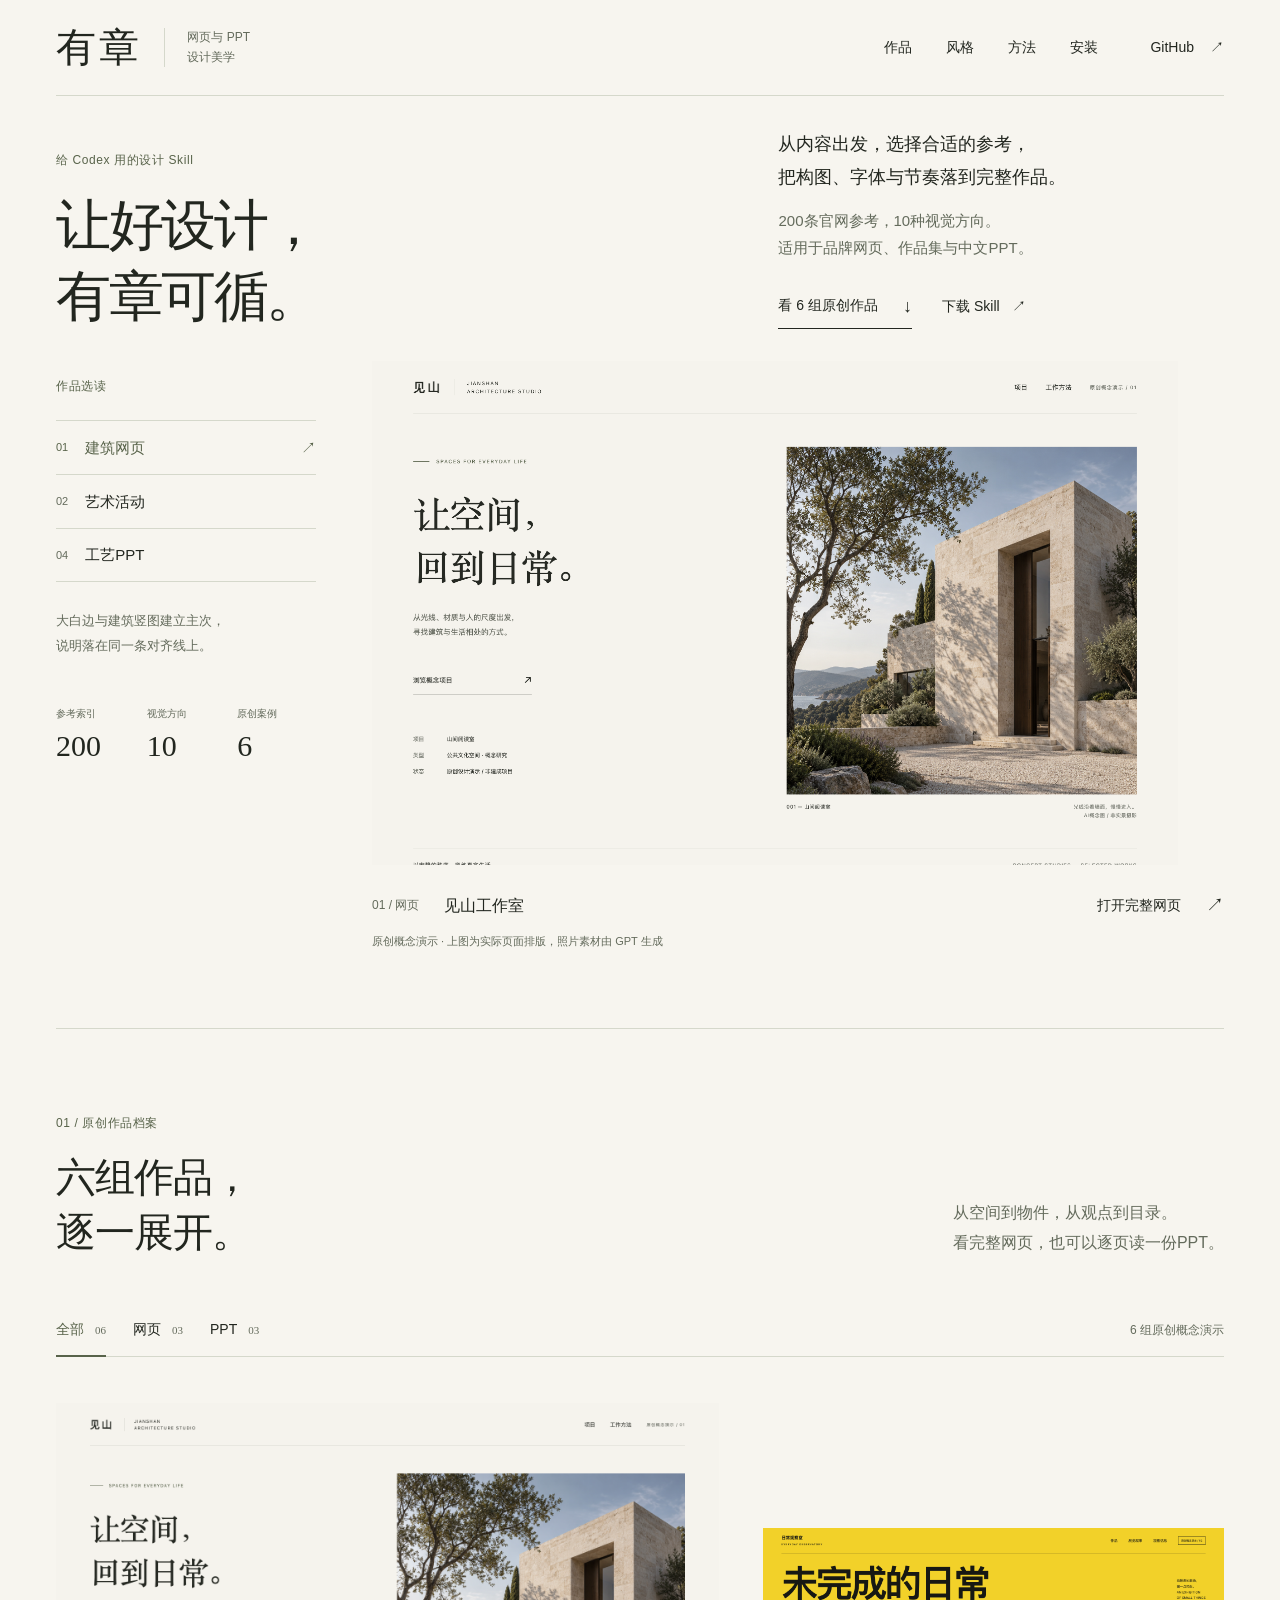
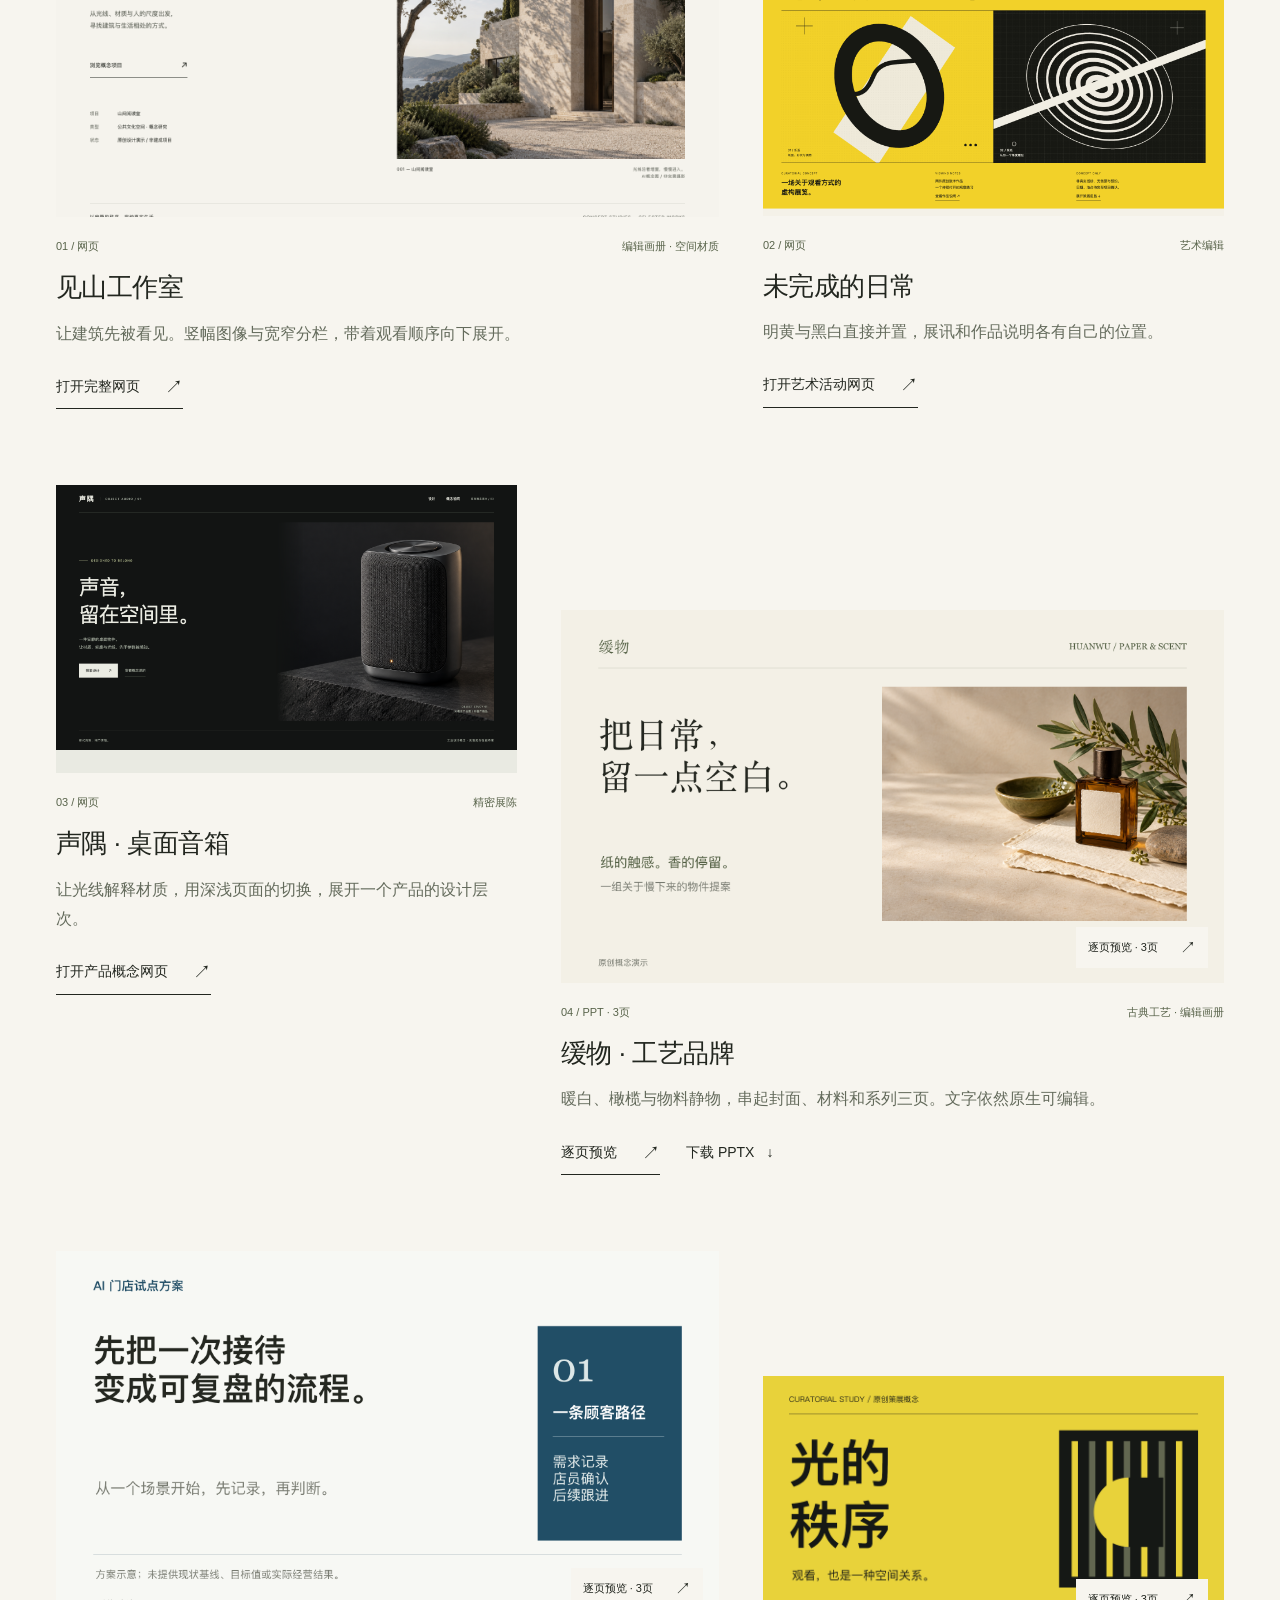
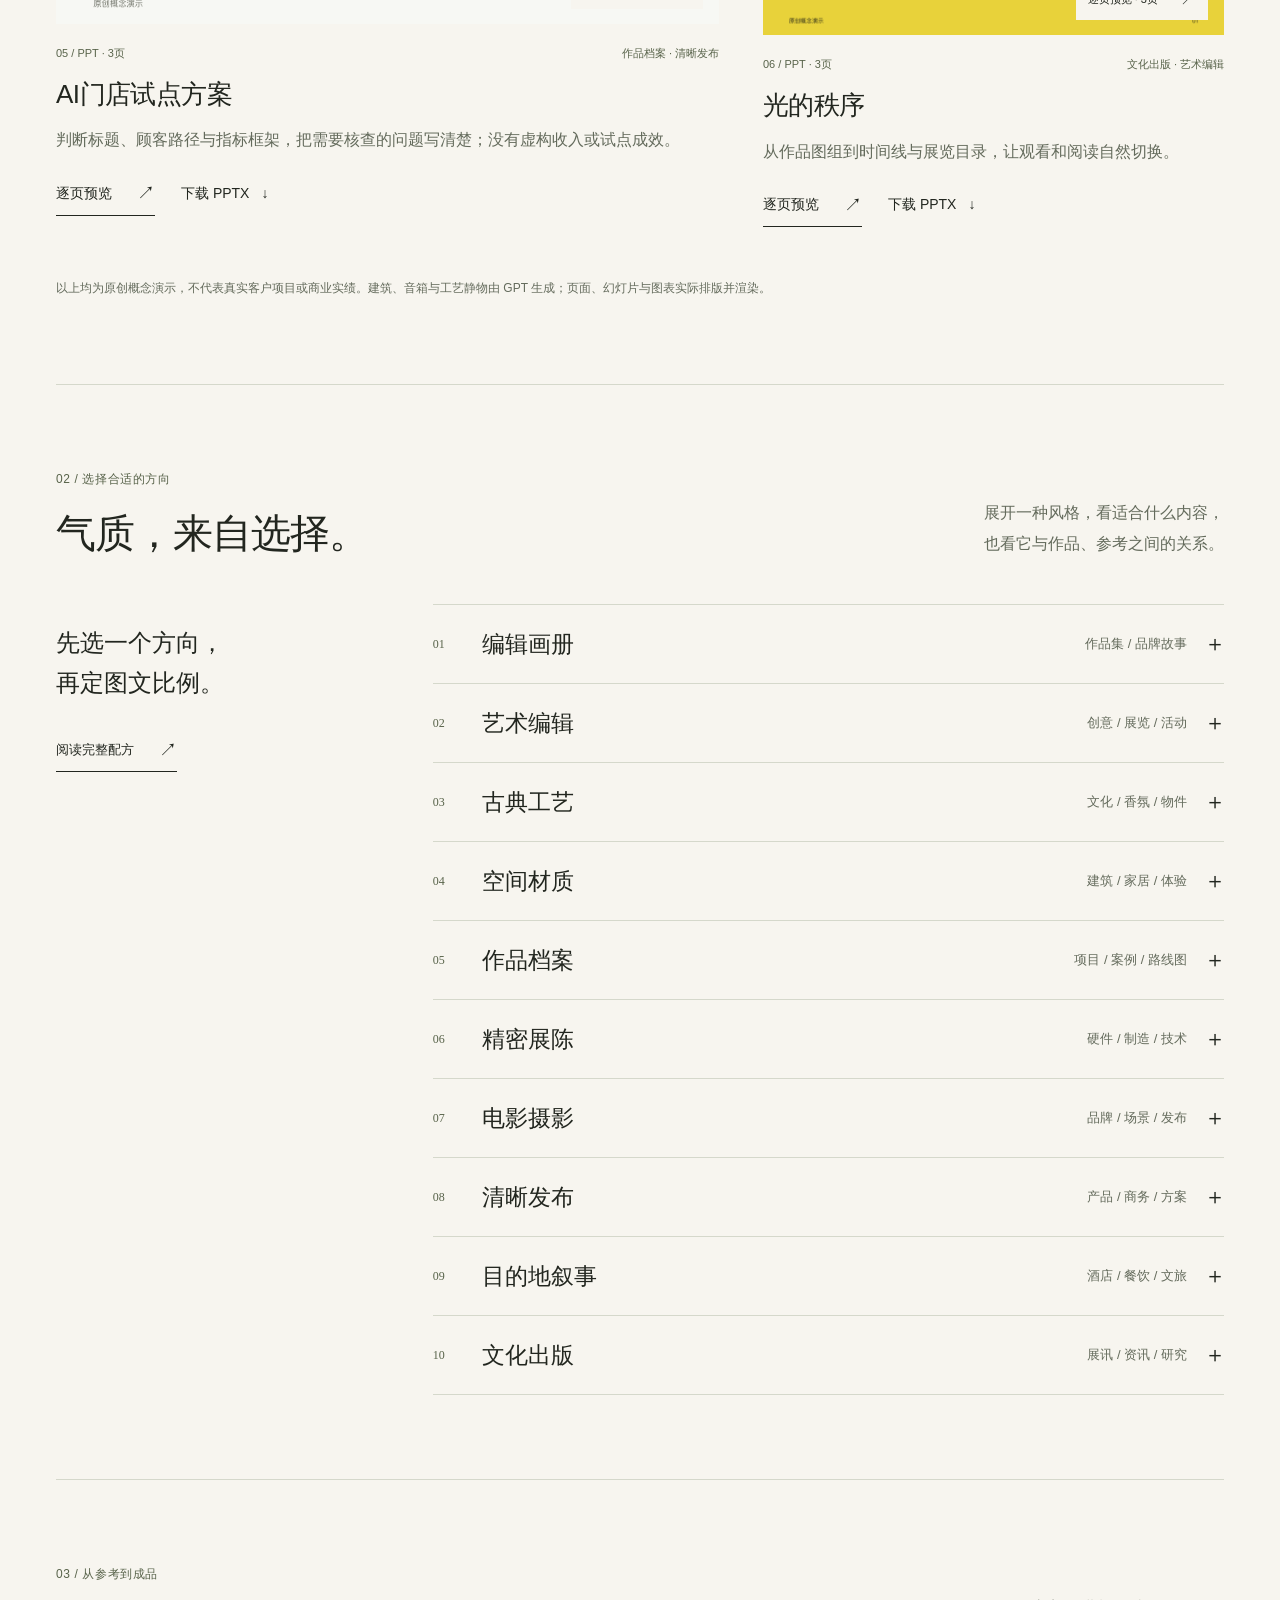
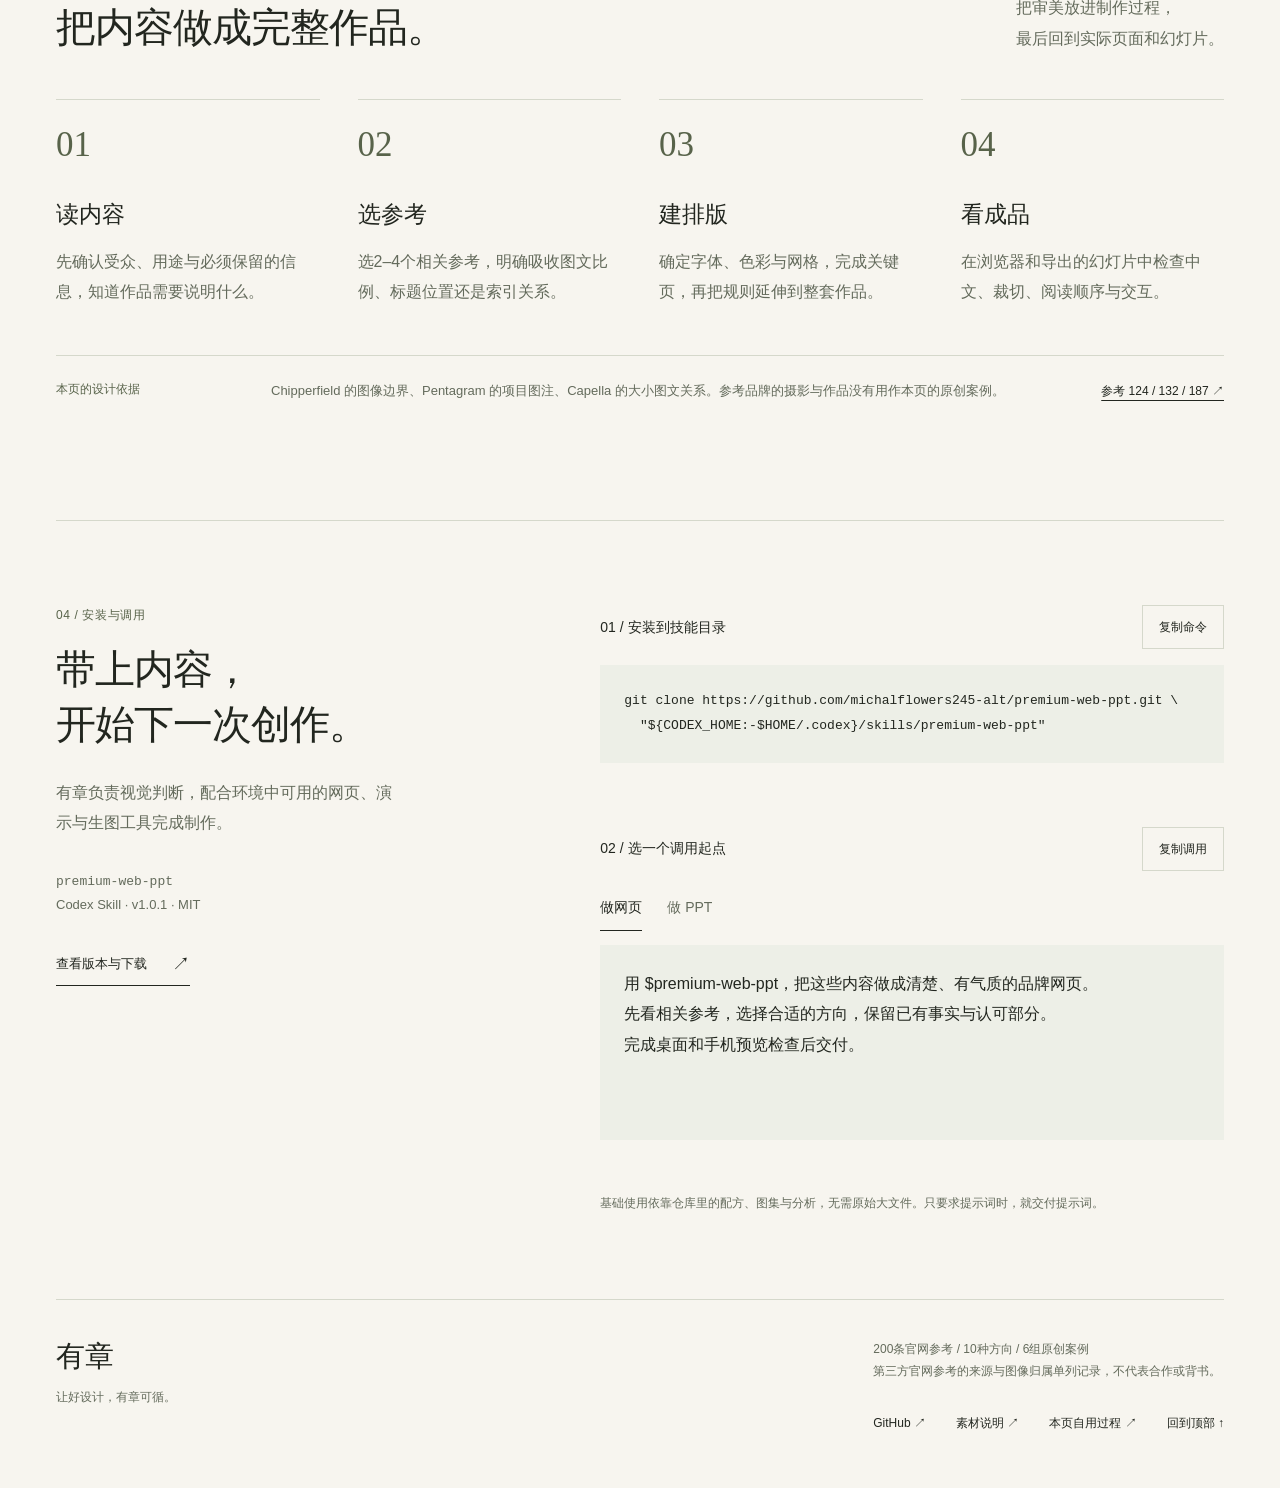
==== commit 1c8b119d: "Apply 有章 editorial design to its own showcase website" ====
--- a/index.html
+++ b/index.html
@@ -1,23 +1,121 @@
 <!doctype html>
 <html lang="zh-CN">
 <head>
-  <meta charset="utf-8"><meta name="viewport" content="width=device-width, initial-scale=1">
-  <meta name="description" content="有章：将200个官网参考整理为10种视觉方向。浏览3个真实网页案例，下载3套可编辑PPT，安装Codex设计Skill。">
-  <meta name="theme-color" content="#f4f1ea">
-  <title>有章｜网页与PPT设计美学</title>
-  <style>
-    :root{--paper:#f4f1ea;--ink:#1c2019;--olive:#566047;--muted:#69705f;--line:#d3d5c9;--white:#fffdf8}*{box-sizing:border-box}html{scroll-behavior:smooth;scroll-padding-top:26px}body{margin:0;background:var(--paper);color:var(--ink);font-family:-apple-system,BlinkMacSystemFont,"PingFang SC","Microsoft YaHei",sans-serif}a{color:inherit;text-decoration:none}button{font:inherit}a:focus-visible,button:focus-visible{outline:2px solid var(--olive);outline-offset:6px}.wrap{width:min(1360px,90%);margin:auto}.header{height:96px;display:flex;align-items:center;justify-content:space-between;border-bottom:1px solid var(--line);gap:30px}.brand{font-size:16px;font-weight:600;line-height:1.5}.brand span{display:block;font-size:9px;letter-spacing:.16em;font-weight:400;color:var(--muted);margin-top:3px}.nav{display:flex;gap:30px;font-size:12px;align-items:center}.nav a:hover,.text-link:hover{color:var(--olive);text-decoration:underline;text-underline-offset:5px}.nav .github{border:1px solid var(--line);padding:10px 16px}.hero{display:grid;grid-template-columns:.98fr 1.02fr;gap:7%;padding:75px 0 70px;align-items:center}.eyebrow{font-size:10px;letter-spacing:.16em;color:var(--olive);display:flex;align-items:center;gap:12px}.eyebrow:before{content:"";width:27px;height:1px;background:var(--olive)}h1{font-size:clamp(38px,4.1vw,63px);line-height:1.36;font-weight:550;letter-spacing:-.05em;margin:30px 0 25px}.lead{font-size:16px;line-height:1.9;color:#626957;max-width:430px;margin:0}.actions{display:flex;gap:13px;margin-top:32px;align-items:center;flex-wrap:wrap}.button{display:inline-flex;align-items:center;gap:30px;font-size:12px;padding:15px 20px;border:1px solid var(--ink);transition:background .18s,color .18s}.button.primary{background:var(--ink);color:var(--paper)}.button:hover{background:var(--olive);border-color:var(--olive);color:white}.facts{display:flex;gap:45px;margin:44px 0 0}.facts div{border-top:1px solid var(--line);padding-top:16px;min-width:85px}.facts strong{display:block;font:400 32px/1 Georgia,"Songti SC",serif}.facts span{display:block;font-size:10px;color:var(--muted);margin-top:11px}.hero-art{display:grid;grid-template-columns:.87fr 1.13fr;grid-template-rows:1fr 1fr;gap:13px;height:475px}.hero-art a{overflow:hidden;display:block;position:relative}.hero-art img{width:100%;height:100%;object-fit:cover;display:block;transition:transform .4s}.hero-art a:hover img{transform:scale(1.025)}.hero-art .building{grid-row:1 / 3}.hero-art .building img{object-position:60% 50%}.hero-art .object img{object-position:82% 50%}.hero-art .art img{object-position:center}.hero-art span{position:absolute;bottom:13px;left:13px;font-size:8px;letter-spacing:.1em;color:white;background:#1c2019bb;padding:6px 8px}.section{padding:70px 0;border-top:1px solid var(--line)}.section-head{display:flex;align-items:flex-end;justify-content:space-between;gap:30px;margin-bottom:30px}.section-head .kicker{font-size:10px;letter-spacing:.16em;color:var(--olive);margin-bottom:14px}.section-head h2{font-size:38px;font-weight:450;letter-spacing:-.04em;margin:0;line-height:1.3}.section-head p{font-size:13px;line-height:1.8;color:var(--muted);max-width:330px;margin:0}.grid{display:grid;grid-template-columns:repeat(3,1fr);gap:26px}.case{min-width:0}.case .preview{display:block;overflow:hidden;background:#e2e3d8;border:1px solid #d3d5c9}.case .preview img{display:block;width:100%;aspect-ratio:1.6;object-fit:cover;transition:transform .4s}.case .preview:hover img{transform:scale(1.025)}.case-meta{display:flex;justify-content:space-between;gap:12px;margin-top:19px;font-size:9px;color:var(--olive);letter-spacing:.1em}.case h3{font-size:20px;font-weight:500;margin:11px 0 11px;letter-spacing:-.02em}.case p{font-size:13px;line-height:1.85;color:#68705e;margin:0;max-width:365px}.case .text-link{display:inline-flex;align-items:center;gap:20px;border-bottom:1px solid var(--ink);padding:10px 0 7px;font-size:12px;margin-top:13px}.note{font-size:11px;line-height:1.8;color:var(--muted);margin:30px 0 0}.style-section{display:grid;grid-template-columns:.8fr 1.2fr;gap:8%;align-items:start}.style-section h2{font-family:"Songti SC","STSong",serif;font-size:37px;font-weight:400;line-height:1.5;margin:0}.style-section p{font-size:14px;line-height:1.9;color:var(--muted);max-width:390px;margin:19px 0 0}.styles{display:grid;grid-template-columns:1fr 1fr;gap:0 35px}.styles div{border-top:1px solid var(--line);padding:16px 0;font-size:14px;display:flex;gap:16px;align-items:center}.styles span{font-size:9px;color:var(--olive);min-width:19px}.install{background:#22271e;color:var(--paper);padding:65px 0 70px}.install .wrap{display:grid;grid-template-columns:.8fr 1.2fr;gap:8%;align-items:start}.install .eyebrow{color:#c8d1b8}.install .eyebrow:before{background:#c8d1b8}.install h2{font-size:36px;line-height:1.45;letter-spacing:-.03em;font-weight:450;margin:23px 0 19px}.install p{font-size:13px;color:#bfc7b5;line-height:1.9;margin:0;max-width:360px}.code-label{display:flex;justify-content:space-between;align-items:center;font-size:10px;color:#c8d1b8;letter-spacing:.1em;margin-bottom:14px}.copy{background:transparent;color:var(--paper);border:1px solid #69745e;font-size:10px;padding:7px 13px;cursor:pointer}.copy:hover{background:#3b4432}pre{margin:0 0 22px;padding:21px 23px;background:#171c14;border:1px solid #454e3a;white-space:pre-wrap;word-break:break-word;font:12px/1.9 ui-monospace,SFMono-Regular,Consolas,monospace;color:#e7eadf}.install .prompt{font-size:13px;font-family:inherit;line-height:1.9}.install a{display:inline-block;color:#d2dcbc;font-size:12px;margin-top:11px;border-bottom:1px solid #69745e;padding-bottom:6px}.footer{padding:34px 0;display:flex;justify-content:space-between;gap:25px;font-size:10px;line-height:1.9;color:var(--muted)}.footer p{margin:0}.footer-links{display:flex;gap:23px;align-items:flex-start}.footer a:hover{text-decoration:underline;text-underline-offset:4px}@media(max-width:1000px){.hero{gap:5%;padding-top:55px}.hero-art{height:410px}.facts{gap:23px}.facts div{min-width:65px}.grid{gap:18px}.case h3{font-size:17px}.style-section,.install .wrap{gap:6%}.nav{gap:20px}.section-head h2{font-size:34px}}@media(max-width:650px){.wrap{width:auto;margin:0 23px}.header{height:82px;align-items:center;gap:18px}.brand{font-size:13px}.brand span{font-size:7px;letter-spacing:.1em}.nav{gap:17px;font-size:11px}.nav .github{display:none}.hero{grid-template-columns:1fr;padding:36px 0 43px;gap:34px}.eyebrow{font-size:8px;letter-spacing:.14em}h1{font-size:39px;margin:24px 0 20px;line-height:1.4}.lead{font-size:14px;max-width:340px;line-height:1.85}.actions{margin-top:24px;gap:10px}.button{font-size:11px;padding:14px 17px;gap:22px}.facts{gap:28px;margin-top:31px}.facts div{min-width:72px;padding-top:13px}.facts strong{font-size:27px}.facts span{font-size:9px;margin-top:8px}.hero-art{height:330px;gap:10px;grid-template-columns:1fr 1.12fr}.hero-art span{left:7px;bottom:8px;font-size:7px;padding:5px}.section{padding:42px 0}.section-head{display:block;margin-bottom:25px}.section-head .kicker{font-size:8px;margin-bottom:12px}.section-head h2{font-size:31px}.section-head p{font-size:12px;margin-top:17px;max-width:330px}.grid{grid-template-columns:1fr;gap:34px}.case-meta{margin-top:15px;font-size:8px}.case h3{font-size:21px;margin-top:10px}.case p{font-size:13px}.case .text-link{font-size:12px;margin-top:10px}.note{font-size:10px;margin-top:25px}.style-section{grid-template-columns:1fr;gap:28px}.style-section h2{font-size:30px}.style-section p{font-size:13px;margin-top:14px}.styles{gap:0 22px}.styles div{font-size:12px;padding:14px 0;gap:13px}.styles span{font-size:8px}.install{padding:43px 0 45px}.install .wrap{grid-template-columns:1fr;gap:30px}.install h2{font-size:29px;margin:20px 0 15px}.install p{font-size:12px}.code-label{font-size:8px}pre{font-size:10px;padding:17px;line-height:1.9}.install .prompt{font-size:12px}.footer{display:block;padding:27px 0;font-size:9px}.footer-links{gap:20px;margin-top:20px}}@media(max-width:370px){h1{font-size:34px}.nav{gap:12px}.brand{font-size:12px}.facts{gap:20px}.hero-art{height:295px}}@media(prefers-reduced-motion:reduce){html{scroll-behavior:auto}*{transition:none!important}}
-  </style>
+  <meta charset="utf-8">
+  <meta name="viewport" content="width=device-width,initial-scale=1">
+  <meta name="description" content="有章，一套给Codex用的网页与PPT设计Skill。200条官网参考，10种视觉方向，6组可浏览与下载的原创概念作品。">
+  <meta name="theme-color" content="#f7f5ef">
+  <title>有章｜网页与PPT设计美学 · 让好设计，有章可循。</title>
+  <link rel="stylesheet" href="site/style.css">
+  <script src="site/app.js" defer></script>
 </head>
-<body>
-  <div class="wrap"><header class="header"><a class="brand" href="#top">有章<span>网页与 PPT 设计美学 / DESIGN SKILL</span></a><nav class="nav" aria-label="主导航"><a href="#web">案例</a><a href="#install">安装</a><a class="github" href="https://github.com/michalflowers245-alt/premium-web-ppt">GitHub ↗</a></nav></header>
-  <main id="top"><section class="hero" aria-labelledby="main-title"><div><div class="eyebrow">GOOD DESIGN, MADE DELIBERATE</div><h1 id="main-title">让好设计，<br>有章可循。</h1><p class="lead">从200个官网参考中，整理出构图、字体、留白与图像的选择方法。让网页与PPT，拥有适合内容的气质。</p><div class="actions"><a class="button primary" href="#web">浏览原创案例 <span aria-hidden="true">↓</span></a><a class="button" href="https://github.com/michalflowers245-alt/premium-web-ppt/releases/download/v1.0.1/premium-web-ppt-v1.0.1.zip">下载 Skill <span aria-hidden="true">↗</span></a></div><div class="facts"><div><strong>200</strong><span>官网参考索引</span></div><div><strong>10</strong><span>可选视觉方向</span></div><div><strong>6</strong><span>原创概念案例</span></div></div></div><div class="hero-art" aria-label="原创概念案例预览"><a class="building" href="examples/web/architecture/" aria-label="打开见山建筑工作室案例"><img src="examples/shared/architecture.png" alt="GPT生成的原创建筑概念"><span>01 / SPACE & LIGHT</span></a><a class="object" href="examples/web/speaker/" aria-label="打开声隅音箱案例"><img src="examples/shared/speaker.png" alt="GPT生成的原创音箱概念"><span>03 / OBJECT STUDY</span></a><a class="art" href="examples/web/art/" aria-label="打开未完成的日常艺术活动案例"><img src="examples/web/art/poster-yellow.svg" alt="原创黄色黑色几何作品"><span>02 / ART & EVERYDAY</span></a></div></section>
-  <section class="section" id="web" aria-labelledby="web-title"><div class="section-head"><div><div class="kicker">01—03 / EXPLORE THE WEBSITES</div><h2 id="web-title">先打开，感受一下。</h2></div><p>三个实际可浏览的网页。<br>点进案例，查看完整页面与手机重排。</p></div><div class="grid"><article class="case"><a class="preview" href="examples/web/architecture/"><img src="docs/assets/web-architecture.png" alt="见山工作室原创概念网页：留白、建筑竖图与项目图注" loading="lazy"></a><div class="case-meta"><span>01 / ARCHITECTURE</span><span>原创概念演示</span></div><h3>见山工作室</h3><p>让建筑先被看见。大白边、竖幅图像与稳定图注，建立安静的观看顺序。</p><a class="text-link" href="examples/web/architecture/">打开建筑官网 <span aria-hidden="true">↗</span></a></article><article class="case"><a class="preview" href="examples/web/art/"><img src="docs/assets/web-art.png" alt="未完成的日常原创概念网页：黄黑双联画与大中文标题" loading="lazy"></a><div class="case-meta"><span>02 / ART & CULTURE</span><span>原创概念演示</span></div><h3>未完成的日常</h3><p>明黄与黑白直接碰面。大标题表达主题，展讯与作品目录交代细节。</p><a class="text-link" href="examples/web/art/">打开艺术活动官网 <span aria-hidden="true">↗</span></a></article><article class="case"><a class="preview" href="examples/web/speaker/"><img src="docs/assets/web-speaker.png" alt="声隅桌面音箱原创概念网页：深色产品舞台与材质特写" loading="lazy"></a><div class="case-meta"><span>03 / PRODUCT</span><span>原创概念演示</span></div><h3>声隅 · 桌面音箱</h3><p>光线刻画材质，文字退到安静的一侧。由一个产品，展开完整的信息层级。</p><a class="text-link" href="examples/web/speaker/">打开产品概念官网 <span aria-hidden="true">↗</span></a></article></div></section>
-  <section class="section" id="slides" aria-labelledby="slides-title"><div class="section-head"><div><div class="kicker">04—06 / DOWNLOAD THE SLIDES</div><h2 id="slides-title">从屏幕，到逐页叙述。</h2></div><p>三套PPT，每套3页。<br>标题、正文、流程与表格保留可编辑。</p></div><div class="grid"><article class="case"><a class="preview" href="examples/ppt/craft/craft.pptx"><img src="docs/assets/ppt-craft.png" alt="缓物原创工艺品牌PPT的三页预览" loading="lazy"></a><div class="case-meta"><span>04 / CRAFT & MATERIAL</span><span>3页 · 可编辑</span></div><h3>缓物 · 工艺品牌</h3><p>暖白、橄榄与原创静物，让封面、材料和系列页拥有同一条视觉线索。</p><a class="text-link" href="examples/ppt/craft/craft.pptx" download>下载工艺品牌 PPTX <span aria-hidden="true">↓</span></a></article><article class="case"><a class="preview" href="examples/ppt/business/business.pptx"><img src="docs/assets/ppt-business.png" alt="AI门店试点原创商务方案PPT的三页预览" loading="lazy"></a><div class="case-meta"><span>05 / BUSINESS & STRUCTURE</span><span>3页 · 可编辑</span></div><h3>AI门店试点方案</h3><p>没有实拍，也能排得清楚。判断标题、顾客路径与指标框架，层层展开。</p><a class="text-link" href="examples/ppt/business/business.pptx" download>下载商务方案 PPTX <span aria-hidden="true">↓</span></a></article><article class="case"><a class="preview" href="examples/ppt/culture/culture.pptx"><img src="docs/assets/ppt-culture.png" alt="光的秩序原创文化策展PPT的三页预览" loading="lazy"></a><div class="case-meta"><span>06 / EXHIBITION & EDITORIAL</span><span>3页 · 可编辑</span></div><h3>光的秩序 · 文化策展</h3><p>从一张作品到一份目录，以网格、时间线和不同密度，安排观看与阅读。</p><a class="text-link" href="examples/ppt/culture/culture.pptx" download>下载文化策展 PPTX <span aria-hidden="true">↓</span></a></article></div><p class="note">六组案例均为原创概念演示，不代表真实客户、已营业场所或商业实绩。建筑、音箱与工艺静物由GPT生成；网页与幻灯片实际排版并渲染。</p></section>
-  <section class="section style-section" aria-labelledby="styles-title"><div><h2 id="styles-title">高级感，<br>可以有不同答案。</h2><p>按内容选择一个主方向，再决定字体、图像和比例。十种配方，让安静的画册与大胆的海报都能成立。</p></div><div class="styles"><div><span>01</span>编辑画册</div><div><span>02</span>艺术编辑</div><div><span>03</span>古典工艺</div><div><span>04</span>空间材质</div><div><span>05</span>作品档案</div><div><span>06</span>精密展陈</div><div><span>07</span>电影摄影</div><div><span>08</span>清晰发布</div><div><span>09</span>目的地叙事</div><div><span>10</span>文化出版</div></div></section></main></div>
-  <section class="install" id="install" aria-labelledby="install-title"><div class="wrap"><div><div class="eyebrow">ADD IT TO YOUR WORKFLOW</div><h2 id="install-title">把设计判断，<br>放进下一次创作。</h2><p>安装到Codex技能目录，再带上你的内容调用。基础使用依靠仓库内的配方、图集与分析，无需原始大文件。</p><a href="https://github.com/michalflowers245-alt/premium-web-ppt">查看完整介绍与200站参考 ↗</a></div><div><div class="code-label"><span>INSTALL / TERMINAL</span><button class="copy" type="button" data-copy="install-code">复制命令</button></div><pre id="install-code">git clone https://github.com/michalflowers245-alt/premium-web-ppt.git \
-  "${CODEX_HOME:-$HOME/.codex}/skills/premium-web-ppt"</pre><div class="code-label"><span>CALL / IN CODEX</span></div><pre class="prompt">用 $premium-web-ppt，把这份内容做成高级、清楚的网页或PPT。
-先看相关参考，自主选择方向，完成实际预览检查后交付。</pre><p id="copy-status" role="status" aria-live="polite"></p></div></div></section>
-  <div class="wrap"><footer class="footer"><p>有章｜网页与PPT设计美学<br>200站参考 / 10种方向 / 网页与演示</p><div class="footer-links"><a href="https://github.com/michalflowers245-alt/premium-web-ppt">GitHub ↗</a><a href="https://github.com/michalflowers245-alt/premium-web-ppt/releases/tag/v1.0.1">v1.0.1 ↗</a><a href="#top">回到顶部 ↑</a></div></footer></div>
-  <script>document.querySelectorAll('[data-copy]').forEach(button=>{button.addEventListener('click',async()=>{const text=document.getElementById(button.dataset.copy).textContent;const status=document.getElementById('copy-status');try{await navigator.clipboard.writeText(text);button.textContent='已复制';status.textContent='命令已复制，可粘贴到终端。';}catch{status.textContent='当前浏览器未开放剪贴板，请直接选中上方命令复制。';}});});</script>
-</body></html>
+<body id="top">
+  <a class="skip-link" href="#main">跳到正文</a>
+  <div class="page-shell">
+    <header class="site-header">
+      <a class="brand" href="#top" aria-label="有章首页"><span class="brand-name">有章</span><span class="brand-caption">网页与 PPT<br>设计美学</span></a>
+      <button class="menu-toggle" type="button" aria-expanded="false" aria-controls="site-nav">目录 <span aria-hidden="true">＋</span></button>
+      <nav id="site-nav" class="site-nav" aria-label="主导航">
+        <a href="#works">作品</a><a href="#styles">风格</a><a href="#method">方法</a><a href="#install">安装</a>
+        <a class="github-link" href="https://github.com/michalflowers245-alt/premium-web-ppt">GitHub <span aria-hidden="true">↗</span></a>
+      </nav>
+    </header>
+
+    <main id="main">
+      <section class="hero" aria-labelledby="hero-title">
+        <div class="hero-intro">
+          <div><p class="eyebrow">给 Codex 用的设计 Skill</p><h1 id="hero-title">让好设计，<br>有章可循。</h1></div>
+          <div class="hero-description"><p>从内容出发，选择合适的参考，<br class="desktop-break">把<span class="nowrap">构图</span>、<span class="nowrap">字体</span>与<span class="nowrap">节奏</span>落到完整作品。</p><p class="supporting">200条官网参考，10种视觉方向。<br>适用于品牌网页、作品集与中文PPT。</p><div class="hero-actions"><a class="text-action" href="#works">看 6 组原创作品 <span aria-hidden="true">↓</span></a><a class="quiet-action" href="https://github.com/michalflowers245-alt/premium-web-ppt/releases/download/v1.0.1/premium-web-ppt-v1.0.1.zip">下载 Skill <span aria-hidden="true">↗</span></a></div></div>
+        </div>
+        <div class="featured-layout">
+          <aside class="featured-aside">
+            <p class="section-label">作品选读</p>
+            <div class="featured-options" role="group" aria-label="切换主视觉作品">
+              <button class="featured-option" type="button" data-feature="architecture" aria-pressed="true"><span>01</span>建筑网页<i aria-hidden="true">↗</i></button>
+              <button class="featured-option" type="button" data-feature="art" aria-pressed="false"><span>02</span>艺术活动<i aria-hidden="true">↗</i></button>
+              <button class="featured-option" type="button" data-feature="craft" aria-pressed="false"><span>04</span>工艺PPT<i aria-hidden="true">↗</i></button>
+            </div>
+            <p class="featured-note" id="featured-note">大白边与建筑竖图建立主次，<br>说明落在同一条对齐线上。</p>
+            <dl class="hero-facts"><div><dt>参考索引</dt><dd>200</dd></div><div><dt>视觉方向</dt><dd>10</dd></div><div><dt>原创案例</dt><dd>6</dd></div></dl>
+          </aside>
+          <figure class="featured-figure">
+            <a class="featured-screen" id="featured-open" href="examples/web/architecture/" aria-label="打开见山工作室完整网页"><img id="featured-image" src="docs/assets/web-architecture.png" alt="见山工作室完整网页排版：大白边、宋体标题、建筑竖图与项目图注" width="1600" height="1000" fetchpriority="high"></a>
+            <figcaption class="featured-caption" aria-live="polite"><div><span id="featured-number">01 / 网页</span><strong id="featured-title">见山工作室</strong></div><a id="featured-caption-link" href="examples/web/architecture/">打开完整网页 <span aria-hidden="true">↗</span></a></figcaption>
+            <p class="figure-note">原创概念演示 · 上图为实际页面排版，照片素材由 GPT 生成</p>
+          </figure>
+        </div>
+      </section>
+
+      <section class="works-section section-block" id="works" aria-labelledby="works-title">
+        <span class="anchor-alias" id="web" aria-hidden="true"></span><span class="anchor-alias" id="slides" aria-hidden="true"></span>
+        <div class="section-heading"><div><p class="section-label">01 / 原创作品档案</p><h2 id="works-title">六组作品，<br>逐一展开。</h2></div><p class="section-description">从空间到物件，从观点到目录。<br>看完整网页，也可以逐页读一份PPT。</p></div>
+        <div class="works-toolbar"><div class="filter-group" role="group" aria-label="筛选作品类型"><button type="button" data-filter="all" aria-pressed="true">全部 <span>06</span></button><button type="button" data-filter="web" aria-pressed="false">网页 <span>03</span></button><button type="button" data-filter="ppt" aria-pressed="false">PPT <span>03</span></button></div><p id="filter-status" role="status" aria-live="polite">6 组原创概念演示</p></div>
+        <div class="works-grid" id="works-grid" data-active-filter="all">
+          <article class="work work-wide" id="case-architecture" data-kind="web" data-default-layout="wide">
+            <a class="work-image" href="examples/web/architecture/"><img src="docs/assets/web-architecture.png" alt="见山工作室网页完整排版预览" loading="lazy" width="1600" height="1000"></a>
+            <div class="work-information"><div class="work-meta"><span>01 / 网页</span><span>编辑画册 · 空间材质</span></div><h3>见山工作室</h3><p>让建筑先被看见。竖幅图像与宽窄分栏，带着观看顺序向下展开。</p><a class="text-action" href="examples/web/architecture/">打开完整网页 <span aria-hidden="true">↗</span></a></div>
+          </article>
+          <article class="work work-narrow work-offset" id="case-art" data-kind="web" data-default-layout="narrow offset">
+            <a class="work-image" href="examples/web/art/"><img src="docs/assets/web-art.png" alt="未完成的日常网页完整排版预览" loading="lazy" width="1600" height="1000"></a>
+            <div class="work-information"><div class="work-meta"><span>02 / 网页</span><span>艺术编辑</span></div><h3>未完成的日常</h3><p>明黄与黑白直接并置，展讯和作品说明各有自己的位置。</p><a class="text-action" href="examples/web/art/">打开艺术活动网页 <span aria-hidden="true">↗</span></a></div>
+          </article>
+          <article class="work work-narrow" id="case-speaker" data-kind="web" data-default-layout="narrow">
+            <a class="work-image" href="examples/web/speaker/"><img src="docs/assets/web-speaker.png" alt="声隅桌面音箱网页完整排版预览" loading="lazy" width="1600" height="1000"></a>
+            <div class="work-information"><div class="work-meta"><span>03 / 网页</span><span>精密展陈</span></div><h3>声隅 · 桌面音箱</h3><p>让光线解释材质，用深浅页面的切换，展开一个产品的设计层次。</p><a class="text-action" href="examples/web/speaker/">打开产品概念网页 <span aria-hidden="true">↗</span></a></div>
+          </article>
+          <article class="work work-wide work-offset" id="case-craft" data-kind="ppt" data-default-layout="wide offset">
+            <button class="work-image preview-button" type="button" data-deck="craft" aria-label="逐页预览缓物工艺品牌PPT"><img src="examples/ppt/craft/slide-1.png" alt="缓物工艺品牌PPT第一页完整排版" loading="lazy" width="1920" height="1080"><span class="preview-hint">逐页预览 · 3页 <span aria-hidden="true">↗</span></span></button>
+            <div class="work-information"><div class="work-meta"><span>04 / PPT · 3页</span><span>古典工艺 · 编辑画册</span></div><h3>缓物 · 工艺品牌</h3><p>暖白、橄榄与物料静物，串起封面、材料和系列三页。文字依然原生可编辑。</p><div class="work-actions"><button class="text-action" type="button" data-deck="craft">逐页预览 <span aria-hidden="true">↗</span></button><a class="quiet-action" href="examples/ppt/craft/craft.pptx" download>下载 PPTX <span aria-hidden="true">↓</span></a></div></div>
+          </article>
+          <article class="work work-wide" id="case-business" data-kind="ppt" data-default-layout="wide">
+            <button class="work-image preview-button" type="button" data-deck="business" aria-label="逐页预览AI门店试点方案PPT"><img src="examples/ppt/business/slide-1.png" alt="AI门店试点方案PPT第一页完整排版" loading="lazy" width="1920" height="1080"><span class="preview-hint">逐页预览 · 3页 <span aria-hidden="true">↗</span></span></button>
+            <div class="work-information"><div class="work-meta"><span>05 / PPT · 3页</span><span>作品档案 · 清晰发布</span></div><h3>AI门店试点方案</h3><p>判断标题、顾客路径与指标框架，把需要核查的问题写清楚；没有虚构收入或试点成效。</p><div class="work-actions"><button class="text-action" type="button" data-deck="business">逐页预览 <span aria-hidden="true">↗</span></button><a class="quiet-action" href="examples/ppt/business/business.pptx" download>下载 PPTX <span aria-hidden="true">↓</span></a></div></div>
+          </article>
+          <article class="work work-narrow work-offset" id="case-culture" data-kind="ppt" data-default-layout="narrow offset">
+            <button class="work-image preview-button" type="button" data-deck="culture" aria-label="逐页预览光的秩序文化策展PPT"><img src="examples/ppt/culture/slide-1.png" alt="光的秩序文化策展PPT第一页完整排版" loading="lazy" width="1920" height="1080"><span class="preview-hint">逐页预览 · 3页 <span aria-hidden="true">↗</span></span></button>
+            <div class="work-information"><div class="work-meta"><span>06 / PPT · 3页</span><span>文化出版 · 艺术编辑</span></div><h3>光的秩序</h3><p>从作品图组到时间线与展览目录，让观看和阅读自然切换。</p><div class="work-actions"><button class="text-action" type="button" data-deck="culture">逐页预览 <span aria-hidden="true">↗</span></button><a class="quiet-action" href="examples/ppt/culture/culture.pptx" download>下载 PPTX <span aria-hidden="true">↓</span></a></div></div>
+          </article>
+        </div>
+        <p class="provenance-note">以上均为原创概念演示，不代表真实客户项目或商业实绩。建筑、音箱与工艺静物由 GPT 生成；页面、幻灯片与图表实际排版并渲染。</p>
+      </section>
+
+      <section class="styles-section section-block" id="styles" aria-labelledby="styles-title">
+        <div class="section-heading"><div><p class="section-label">02 / 选择合适的方向</p><h2 id="styles-title">气质，来自选择。</h2></div><p class="section-description">展开一种风格，看适合什么内容，<br>也看它与作品、参考之间的关系。</p></div>
+        <div class="styles-layout"><aside class="styles-aside"><p>先选一个方向，<br>再定图文比例。</p><a class="text-action" href="https://github.com/michalflowers245-alt/premium-web-ppt/blob/main/references/style-recipes.md">阅读完整配方 <span aria-hidden="true">↗</span></a></aside><div class="style-list" id="style-list"></div></div>
+      </section>
+
+      <section class="method-section section-block" id="method" aria-labelledby="method-title">
+        <div class="section-heading"><div><p class="section-label">03 / 从参考到成品</p><h2 id="method-title">把内容做成完整作品。</h2></div><p class="section-description">把审美放进制作过程，<br>最后回到实际页面和幻灯片。</p></div>
+        <ol class="method-steps"><li><span>01</span><h3>读内容</h3><p>先确认受众、用途与必须保留的信息，知道作品需要说明什么。</p></li><li><span>02</span><h3>选参考</h3><p>选2–4个相关参考，明确吸收图文比例、标题位置还是索引关系。</p></li><li><span>03</span><h3>建排版</h3><p>确定字体、色彩与网格，完成关键页，再把规则延伸到整套作品。</p></li><li><span>04</span><h3>看成品</h3><p>在浏览器和导出的幻灯片中检查中文、裁切、阅读顺序与交互。</p></li></ol>
+        <div class="design-note"><span>本页的设计依据</span><p>Chipperfield 的图像边界、Pentagram 的项目图注、Capella 的大小图文关系。参考品牌的摄影与作品没有用作本页的原创案例。</p><a href="https://github.com/michalflowers245-alt/premium-web-ppt/blob/main/references/source-index.md">参考 124 / 132 / 187 ↗</a></div>
+      </section>
+
+      <section class="install-section section-block" id="install" aria-labelledby="install-title">
+        <div class="install-intro"><p class="section-label">04 / 安装与调用</p><h2 id="install-title">带上内容，<br>开始下一次创作。</h2><p>有章负责视觉判断，配合环境中可用的网页、演示与生图工具完成制作。</p><p class="install-meta"><code>premium-web-ppt</code><br>Codex Skill · v1.0.1 · MIT</p><a class="text-action" href="https://github.com/michalflowers245-alt/premium-web-ppt/releases/tag/v1.0.1">查看版本与下载 <span aria-hidden="true">↗</span></a></div>
+        <div class="install-content">
+          <div class="instruction-header"><h3>01 / 安装到技能目录</h3><button type="button" class="copy-button" data-copy="install-code" data-label="复制命令">复制命令</button></div>
+          <pre class="code-block" id="install-code" tabindex="0">git clone https://github.com/michalflowers245-alt/premium-web-ppt.git \
+  "${CODEX_HOME:-$HOME/.codex}/skills/premium-web-ppt"</pre>
+          <p class="copy-status" id="install-copy-status" role="status" aria-live="polite"></p>
+          <div class="instruction-header call-header"><h3>02 / 选一个调用起点</h3><button type="button" class="copy-button" data-copy="call-prompt" data-label="复制调用">复制调用</button></div>
+          <div class="prompt-options" role="group" aria-label="选择调用示例"><button type="button" data-prompt="web" aria-pressed="true">做网页</button><button type="button" data-prompt="ppt" aria-pressed="false">做 PPT</button></div>
+          <pre class="prompt-block" id="call-prompt" tabindex="0">用 $premium-web-ppt，把这些内容做成清楚、有气质的品牌网页。
+先看相关参考，选择合适的方向，保留已有事实与认可部分。
+完成桌面和手机预览检查后交付。</pre>
+          <p class="copy-status" id="prompt-copy-status" role="status" aria-live="polite"></p>
+          <p class="install-footnote">基础使用依靠仓库里的配方、图集与分析，无需原始大文件。只要求提示词时，就交付提示词。</p>
+        </div>
+      </section>
+    </main>
+
+    <footer class="site-footer"><div><a class="footer-name" href="#top">有章</a><p>让好设计，有章可循。</p></div><div class="footer-information"><p>200条官网参考 / 10种方向 / 6组原创案例</p><p>第三方官网参考的来源与图像归属单列记录，不代表合作或背书。</p><div class="footer-links"><a href="https://github.com/michalflowers245-alt/premium-web-ppt">GitHub ↗</a><a href="https://github.com/michalflowers245-alt/premium-web-ppt/blob/main/THIRD_PARTY_NOTICES.md">素材说明 ↗</a><a href="https://github.com/michalflowers245-alt/premium-web-ppt/blob/main/docs/self-application.md">本页自用过程 ↗</a><a href="#top">回到顶部 ↑</a></div></div></footer>
+  </div>
+
+  <dialog class="slide-dialog" id="slide-dialog" aria-labelledby="dialog-title">
+    <div class="dialog-header"><div><p class="section-label">原创概念演示 / 可编辑 PPT</p><h2 id="dialog-title">缓物 · 工艺品牌</h2></div><button type="button" class="dialog-close" aria-label="关闭PPT预览">关闭 <span aria-hidden="true">×</span></button></div>
+    <div class="slide-stage"><img id="dialog-image" src="examples/ppt/craft/slide-1.png" alt="缓物工艺品牌第1页" width="1920" height="1080"></div>
+    <p class="slide-error" id="slide-error" role="status" hidden>预览图片暂时无法加载，可以下载PPTX查看。</p>
+    <div class="dialog-controls"><div class="page-controls"><button type="button" id="slide-prev" aria-label="上一页">←</button><p id="slide-count" aria-live="polite">第 1 / 3 页</p><button type="button" id="slide-next" aria-label="下一页">→</button></div><a id="dialog-download" class="text-action" href="examples/ppt/craft/craft.pptx" download>下载可编辑 PPTX <span aria-hidden="true">↓</span></a></div>
+  </dialog>
+</body>
+</html>
--- a/site/style.css
+++ b/site/style.css
@@ -0,0 +1,9 @@
+:root{--paper:#f7f5ef;--ink:#22261f;--muted:#646b5c;--olive:#58634a;--line:#d5d8cb;--soft:#eceee5;--white:#fdfcf7;--serif:"Songti SC","STSong","Noto Serif CJK SC",serif;--sans:-apple-system,BlinkMacSystemFont,"PingFang SC","Microsoft YaHei",sans-serif}
+*{box-sizing:border-box}html{scroll-behavior:smooth;scroll-padding-top:28px}body{margin:0;background:var(--paper);color:var(--ink);font-family:var(--sans);font-size:17px;line-height:1.7}body.modal-open{overflow:hidden}button,input{font:inherit}button,a{-webkit-tap-highlight-color:transparent}button{color:inherit}a{color:inherit;text-decoration:none}button{cursor:pointer}button:disabled{cursor:default}button:focus-visible,a:focus-visible,summary:focus-visible,pre:focus-visible{outline:2px solid var(--olive);outline-offset:5px}button:disabled{opacity:.35}[hidden]{display:none!important}p,h1,h2,h3,figure,dl,dd{margin:0}img{max-width:100%}.nowrap{white-space:nowrap}button{border-radius:0}::selection{background:#dce2cc;color:var(--ink)}
+.page-shell{width:min(1400px,calc(100% - 112px));margin:auto}.skip-link{position:fixed;top:-80px;left:20px;z-index:20;background:var(--ink);color:var(--paper);padding:12px 18px}.skip-link:focus{top:15px}.site-header{height:96px;display:flex;justify-content:space-between;align-items:center;gap:30px;border-bottom:1px solid var(--line)}.brand{display:flex;align-items:center;gap:22px;min-height:52px}.brand-name{font-family:var(--serif);font-size:40px;letter-spacing:.08em;line-height:1.3}.brand-caption{font-size:12px;line-height:1.65;color:var(--muted);padding-left:22px;border-left:1px solid var(--line)}.site-nav{display:flex;align-items:center;gap:34px;font-size:14px}.site-nav a{min-height:44px;display:inline-flex;align-items:center}.site-nav a:hover,.quiet-action:hover,.footer-links a:hover{color:var(--olive);text-decoration:underline;text-underline-offset:6px}.site-nav .github-link{gap:16px;margin-left:18px}.menu-toggle{display:none;background:none;border:1px solid var(--line);min-height:44px;padding:7px 13px;font-size:14px}.eyebrow,.section-label{font-size:12px;letter-spacing:.05em;color:var(--olive)}.hero{padding-top:32px;padding-bottom:78px}.hero-intro{display:grid;grid-template-columns:1fr .75fr;gap:11%;align-items:end;margin-bottom:28px}h1{font-family:var(--serif);font-size:clamp(54px,4.3vw,68px);font-weight:400;line-height:1.3;letter-spacing:-.045em;margin-top:19px}.hero-description{padding-bottom:4px}.hero-description>p:first-child{font-size:18px;line-height:1.85}.hero-description .supporting{font-size:15px;color:var(--muted);margin-top:12px;line-height:1.8}.hero-actions{display:flex;gap:30px;align-items:center;flex-wrap:wrap;margin-top:24px}.text-action{display:inline-flex;align-items:center;gap:25px;min-height:44px;font-size:14px;padding:8px 0;border:0;border-bottom:1px solid var(--ink);background:none;text-align:left}.text-action:hover{color:var(--olive);border-color:var(--olive)}.text-action>span{font-size:18px;line-height:1}.quiet-action{display:inline-flex;align-items:center;gap:12px;min-height:44px;font-size:14px;padding:8px 0;background:none;border:0}.featured-layout{display:grid;grid-template-columns:260px minmax(0,1fr);gap:56px;align-items:start}.featured-aside{padding-top:15px}.featured-options{display:flex;flex-direction:column;align-items:stretch;margin-top:24px}.featured-option{display:flex;align-items:center;gap:17px;min-height:54px;padding:13px 0;background:none;border:0;border-top:1px solid var(--line);font-size:15px;text-align:left}.featured-option:last-child{border-bottom:1px solid var(--line)}.featured-option>span{font-size:11px;color:var(--muted)}.featured-option i{font-style:normal;margin-left:auto;opacity:0}.featured-option[aria-pressed=true]{color:var(--olive)}.featured-option[aria-pressed=true] i{opacity:1}.featured-option[aria-pressed=true]>span{color:var(--olive)}.featured-option:hover{color:var(--olive)}.featured-note{font-size:13px;line-height:1.9;color:var(--muted);margin-top:27px}.hero-facts{display:grid;grid-template-columns:repeat(3,1fr);gap:12px;margin-top:47px}.hero-facts dt{font-size:10px;color:var(--muted);margin-bottom:7px;white-space:nowrap}.hero-facts dd{font-family:Georgia,var(--serif);font-size:30px;line-height:1.1}.featured-screen{display:flex;align-items:center;justify-content:center;aspect-ratio:1.6;max-height:56vh;background:var(--paper);overflow:hidden}.featured-screen img{width:100%;height:100%;object-fit:contain;display:block}.featured-caption{display:flex;align-items:center;justify-content:space-between;gap:24px;margin-top:19px}.featured-caption>div{display:flex;align-items:center;gap:25px}.featured-caption span{font-size:12px;color:var(--muted)}.featured-caption strong{font-size:16px;font-weight:500}.featured-caption>a{display:inline-flex;gap:25px;align-items:center;font-size:14px;min-height:44px}.featured-caption>a>span{font-size:18px;color:var(--ink)}.featured-caption>a:hover{text-decoration:underline;text-underline-offset:5px}.figure-note{font-size:11px;line-height:1.7;color:var(--muted);margin-top:4px}.section-block{position:relative;border-top:1px solid var(--line);padding:84px 0}.anchor-alias{position:absolute;top:0;left:0;width:1px;height:1px;pointer-events:none}.section-heading{display:flex;justify-content:space-between;align-items:flex-end;gap:40px;margin-bottom:42px}.section-heading h2,.install-intro h2{font-family:var(--serif);font-size:clamp(38px,3.1vw,49px);font-weight:400;line-height:1.4;letter-spacing:-.025em;margin-top:17px}.section-description{font-size:16px;line-height:1.9;color:var(--muted);padding-bottom:3px}.works-toolbar{display:flex;align-items:center;justify-content:space-between;gap:24px;margin-bottom:46px;border-bottom:1px solid var(--line)}.filter-group{display:flex;gap:27px}.filter-group button{border:0;background:none;display:flex;gap:11px;align-items:center;min-height:52px;padding:9px 0;font-size:14px;position:relative}.filter-group button:after{content:"";height:2px;background:transparent;position:absolute;bottom:-1px;left:0;right:0}.filter-group button[aria-pressed=true]{color:var(--olive)}.filter-group button[aria-pressed=true]:after{background:var(--olive)}.filter-group span{font:11px Georgia,serif;color:var(--muted)}#filter-status{font-size:12px;color:var(--muted)}.works-grid{display:grid;grid-template-columns:repeat(12,minmax(0,1fr));gap:76px 44px;align-items:start}.work{min-width:0;grid-column:span 6;scroll-margin-top:28px}.work-wide{grid-column:span 7}.work-narrow{grid-column:span 5}.work-offset{padding-top:125px}.work-full{grid-column:1 / -1;display:grid;grid-template-columns:1.3fr 1fr;gap:65px;align-items:center}.work-image{display:block;width:100%;overflow:hidden;background:var(--soft);position:relative}.work-image img{display:block;width:100%;height:auto;transition:opacity .2s}.work-image:hover img{opacity:.9}.preview-button{padding:0;border:0;text-align:left}.preview-hint{position:absolute;right:16px;bottom:15px;display:flex;gap:22px;align-items:center;background:var(--paper);color:var(--ink);font-size:11px;padding:7px 12px}.preview-hint>span{font-size:16px}.work-meta{display:flex;justify-content:space-between;gap:12px;font-size:11px;color:var(--olive);margin-top:20px;line-height:1.7}.work h3{font-size:26px;line-height:1.45;font-weight:450;letter-spacing:-.02em;margin-top:13px;margin-bottom:12px}.work-information>p{font-size:16px;line-height:1.85;color:var(--muted);max-width:650px}.work .text-action{margin-top:17px}.work-actions{display:flex;align-items:center;gap:26px;flex-wrap:wrap}.work-actions .quiet-action{margin-top:17px}.provenance-note{font-size:12px;line-height:1.9;color:var(--muted);max-width:950px;margin-top:50px}.styles-layout{display:grid;grid-template-columns:260px minmax(0,1fr);gap:10%}.styles-aside{padding-top:20px}.styles-aside p{font-family:var(--serif);font-size:24px;line-height:1.65}.styles-aside .text-action{font-size:13px;margin-top:25px}.style-item{border-top:1px solid var(--line)}.style-item:last-child{border-bottom:1px solid var(--line)}.style-item summary{list-style:none;display:grid;grid-template-columns:32px 1fr auto 20px;gap:17px;align-items:center;padding:23px 0;cursor:pointer;min-height:78px}.style-item summary::-webkit-details-marker{display:none}.style-number{font:12px Georgia,serif;color:var(--olive)}.style-name{font-size:23px;line-height:1.35;font-weight:400}.style-for{font-size:13px;color:var(--muted)}.style-mark{font-size:22px;text-align:right;font-weight:300;line-height:1}.style-item[open] .style-mark{transform:rotate(45deg)}.style-content{padding:0 34px 29px 49px;display:grid;grid-template-columns:1fr .7fr;gap:40px}.style-content h4{font-size:12px;color:var(--olive);font-weight:400;margin:0 0 7px}.style-content p{font-size:16px;line-height:1.9;color:var(--muted);margin-bottom:18px}.style-content a{font-size:13px;min-height:44px;display:inline-flex;align-items:center;gap:12px;text-decoration:underline;text-underline-offset:5px}.style-related p{font-size:13px;line-height:1.9}.method-steps{list-style:none;display:grid;grid-template-columns:repeat(4,minmax(0,1fr));gap:38px;padding:0;margin:0}.method-steps li{border-top:1px solid var(--line);padding-top:22px}.method-steps li>span{font:35px/1.3 Georgia,var(--serif);color:var(--olive)}.method-steps h3{font-size:23px;font-weight:450;margin:27px 0 13px}.method-steps p{font-size:16px;color:var(--muted);line-height:1.9}.design-note{margin-top:48px;padding:23px 0;border-top:1px solid var(--line);display:grid;grid-template-columns:180px 1fr auto;gap:35px;align-items:start}.design-note>span{font-size:12px;color:var(--olive)}.design-note p{font-size:13px;line-height:1.9;color:var(--muted)}.design-note>a{font-size:12px;min-height:44px;display:inline-flex;align-items:center;text-decoration:underline;text-underline-offset:5px;margin-top:-10px;white-space:nowrap}.install-section{display:grid;grid-template-columns:.8fr 1.2fr;gap:11%}.install-intro>p:not(.section-label){font-size:16px;line-height:1.9;color:var(--muted);margin-top:24px;max-width:350px}.install-intro .install-meta{font-size:13px!important;line-height:1.9!important;margin-top:30px!important}.install-meta code{font:13px/1.8 ui-monospace,SFMono-Regular,Consolas,monospace}.install-intro>.text-action{margin-top:24px;font-size:13px}.instruction-header{display:flex;justify-content:space-between;gap:22px;align-items:center;margin-bottom:16px}.instruction-header h3{font-size:14px;font-weight:450;line-height:1.5}.copy-button{min-height:44px;border:1px solid var(--line);background:transparent;padding:8px 16px;font-size:12px}.copy-button:hover{border-color:var(--olive);color:var(--olive)}.code-block,.prompt-block{background:#edeFE7;border:0;padding:24px;white-space:pre-wrap;overflow-wrap:anywhere;font:13px/1.9 ui-monospace,SFMono-Regular,Consolas,monospace;margin:0;color:var(--ink)}.prompt-block{font-family:var(--sans);font-size:16px;line-height:1.9;min-height:195px}.copy-status{min-height:26px;margin-top:8px;font-size:12px;color:var(--olive);line-height:1.8}.copy-status[data-state=error]{color:#8a3c31}.call-header{margin-top:30px}.prompt-options{display:flex;gap:25px;margin-top:2px;margin-bottom:14px}.prompt-options button{background:none;border:0;border-bottom:1px solid transparent;padding:8px 0;min-height:44px;font-size:14px;color:var(--muted)}.prompt-options button[aria-pressed=true]{color:var(--ink);border-color:var(--ink)}.install-footnote{font-size:12px;line-height:1.9;color:var(--muted);margin-top:18px}.site-footer{border-top:1px solid var(--line);padding:38px 0 43px;display:flex;justify-content:space-between;gap:40px}.footer-name{font-family:var(--serif);font-size:29px;line-height:1.3}.site-footer>div:first-child p{font-size:12px;color:var(--muted);margin-top:12px}.footer-information{max-width:580px}.footer-information p{font-size:12px;line-height:1.9;color:var(--muted)}.footer-links{display:flex;flex-wrap:wrap;gap:12px 30px;margin-top:18px;font-size:12px}.footer-links a{min-height:44px;display:inline-flex;align-items:center}.slide-dialog{border:0;background:var(--paper);color:var(--ink);padding:25px 30px 22px;width:min(1160px,calc(100% - 48px));max-width:none;max-height:calc(100dvh - 48px);overflow:auto;margin:auto}.slide-dialog::backdrop{background:#1b211ae8}.dialog-header{display:flex;justify-content:space-between;align-items:flex-start;gap:25px;margin-bottom:22px}.dialog-header h2{font-size:24px;font-weight:450;line-height:1.5;margin-top:8px}.dialog-header .section-label{font-size:11px}.dialog-close{background:none;border:1px solid var(--line);min-height:44px;min-width:74px;padding:8px 12px;font-size:13px;display:flex;gap:17px;align-items:center}.dialog-close>span{font-size:22px;line-height:1}.slide-stage{background:var(--soft);display:flex;align-items:center;justify-content:center}.slide-stage img{width:100%;height:auto;max-height:calc(100dvh - 260px);object-fit:contain;display:block}.dialog-controls{display:flex;align-items:center;justify-content:space-between;gap:25px;margin-top:19px}.page-controls{display:flex;align-items:center;gap:17px}.page-controls button{width:44px;height:44px;min-width:44px;border:1px solid var(--line);background:none;font-size:20px}.page-controls button:not(:disabled):hover{border-color:var(--olive);color:var(--olive)}.page-controls p{font-size:13px;min-width:81px;text-align:center}.dialog-controls>.text-action{font-size:13px;gap:18px}.slide-error{font-size:13px;color:#8a3c31;margin-top:12px}
+@media(min-width:1600px){.featured-layout{grid-template-columns:235px minmax(0,1fr);gap:70px}.featured-note{font-size:14px}.hero{padding-top:60px}.hero-intro{margin-bottom:55px}}
+@media(max-width:1100px){.page-shell{width:calc(100% - 76px)}.site-nav{gap:23px}.site-nav .github-link{margin-left:5px}.hero-intro{gap:7%;grid-template-columns:1.1fr .9fr}.hero-description>p:first-child{font-size:17px}.hero-actions{gap:20px}.featured-layout{grid-template-columns:185px minmax(0,1fr);gap:32px}.featured-aside{padding-top:6px}.featured-option{font-size:14px;gap:12px}.featured-note{font-size:12px}.hero-facts{gap:8px;margin-top:28px}.hero-facts dd{font-size:26px}.hero-facts dt{font-size:9px}.featured-caption>div{gap:15px}.works-grid{gap:60px 30px}.work-offset{padding-top:80px}.work-meta{flex-wrap:wrap;gap:5px}.work h3{font-size:24px}.work-full{gap:35px}.styles-layout{grid-template-columns:210px minmax(0,1fr);gap:7%}.style-item summary{grid-template-columns:26px 1fr auto 18px;gap:12px}.style-name{font-size:21px}.style-for{font-size:11px}.style-content{grid-template-columns:1fr;padding-left:38px;gap:0}.style-related{display:flex;flex-wrap:wrap;gap:0 25px}.style-related h4{width:100%}.style-related p{margin-bottom:4px}.method-steps{gap:25px}.design-note{grid-template-columns:135px 1fr;gap:25px}.design-note>a{grid-column:2;justify-self:start;margin-top:-12px}.install-section{gap:7%;grid-template-columns:.8fr 1.2fr}.code-block{font-size:12px}}
+@media(max-width:800px){.page-shell{width:calc(100% - 48px)}.site-header{height:88px;position:relative}.brand-name{font-size:34px}.brand-caption{font-size:11px;padding-left:17px}.brand{gap:17px}.menu-toggle{display:flex;gap:18px;align-items:center}.menu-toggle span{font-size:19px;line-height:1}.site-nav{display:none;position:absolute;top:87px;left:0;right:0;z-index:10;background:var(--paper);padding:20px 0 22px;border-bottom:1px solid var(--line);box-shadow:0 13px 16px #22261f08;align-items:stretch;gap:0}.site-nav[data-open=true]{display:flex;flex-direction:column}.site-nav a{padding:8px 12px;font-size:15px}.site-nav .github-link{margin:6px 0 0;padding-top:13px;border-top:1px solid var(--line)}.hero{padding:38px 0 52px}.hero-intro{gap:6%;margin-bottom:36px}.hero-intro h1{font-size:51px}.hero-description>p:first-child{font-size:16px}.desktop-break{display:none}.hero-description .supporting{font-size:13px}.hero-actions{display:block;margin-top:13px}.hero-actions .quiet-action{margin-left:22px}.text-action,.quiet-action{font-size:13px;gap:15px}.featured-layout{grid-template-columns:145px minmax(0,1fr);gap:26px}.featured-option{font-size:12px;gap:10px;min-height:49px;padding:10px 0}.featured-option>span{font-size:9px}.featured-note{font-size:11px;margin-top:18px}.featured-options{margin-top:17px}.hero-facts{grid-template-columns:repeat(3,1fr);gap:16px 8px;margin-top:24px}.hero-facts div:last-child{grid-column:auto;display:block}.hero-facts dt{margin-bottom:3px;font-size:9px}.hero-facts dd{font-size:25px}.hero-facts div:last-child dd{font-size:25px}.featured-caption{margin-top:10px;gap:12px}.featured-caption>div{display:block}.featured-caption strong{display:block;font-size:14px;line-height:1.5;margin-top:4px}.featured-caption span{font-size:10px}.featured-caption>a{font-size:12px;gap:10px}.figure-note{font-size:10px;line-height:1.8;margin-top:8px}.section-block{padding:56px 0}.section-heading{gap:25px;margin-bottom:32px}.section-heading h2,.install-intro h2{font-size:36px}.section-description{font-size:16px}.works-grid{gap:48px 26px}.work-wide{grid-column:span 7}.work-narrow{grid-column:span 5}.work-offset{padding-top:60px}.work h3{font-size:22px}.work-information>p{font-size:16px}.work-meta{font-size:10px}.work-actions{gap:17px}.work .text-action,.work-actions .quiet-action{font-size:12px;gap:12px}.preview-hint{font-size:10px;right:10px;bottom:10px;padding:5px 9px;gap:12px}.work-full{grid-template-columns:1.2fr 1fr;gap:28px}.styles-layout{grid-template-columns:1fr;gap:28px}.styles-aside{display:flex;justify-content:space-between;gap:25px;align-items:flex-end;padding-top:0}.styles-aside p{font-size:21px}.styles-aside .text-action{font-size:12px;margin-top:0;white-space:nowrap}.style-item summary{grid-template-columns:30px 1fr auto 20px;padding:23px 0}.style-for{font-size:13px}.style-content{grid-template-columns:1fr .7fr;gap:25px;padding-left:42px}.style-related{display:block}.style-content p{font-size:16px}.style-related p{font-size:12px}.style-content a{font-size:12px}.method-steps{grid-template-columns:1fr 1fr;gap:32px}.method-steps h3{font-size:21px;margin-top:20px}.method-steps p{font-size:16px}.design-note{grid-template-columns:120px 1fr;gap:20px}.install-section{grid-template-columns:1fr;gap:38px}.install-intro>p:not(.section-label){max-width:500px;font-size:16px;margin-top:18px}.install-intro h2 br{display:none}.install-intro .install-meta{margin-top:17px!important}.install-meta br{display:none}.install-meta code{margin-right:15px}.install-intro>.text-action{margin-top:11px}.site-footer{gap:35px}.footer-information{max-width:440px}}
+@media(max-width:580px){body{font-size:16px}.page-shell{width:calc(100% - 42px)}.site-header{height:83px}.brand-name{font-size:32px}.brand-caption{font-size:10px;padding-left:15px}.brand{gap:15px}.site-nav{top:82px}.menu-toggle{font-size:12px;gap:15px;padding:7px 10px}.hero{padding:30px 0 46px}.hero-intro{grid-template-columns:1fr;gap:22px;margin-bottom:29px}.eyebrow,.section-label{font-size:11px}.hero-intro h1{font-size:47px;line-height:1.28;letter-spacing:-.04em;margin-top:17px}.hero-description{padding-bottom:0}.hero-description>p:first-child{font-size:17px;line-height:1.8;max-width:310px}.hero-description .supporting{font-size:13px;margin-top:13px;line-height:1.8}.hero-actions{display:flex;gap:26px;margin-top:18px}.hero-actions .quiet-action{margin-left:0}.hero-actions .text-action,.hero-actions .quiet-action{font-size:13px}.featured-layout{display:flex;flex-direction:column;gap:20px}.featured-aside{display:contents}.featured-aside>.section-label{display:none}.featured-options{display:grid;grid-template-columns:repeat(3,minmax(0,1fr));gap:13px;margin:0;order:0;width:100%}.featured-option{display:flex;gap:7px;min-height:47px;font-size:12px;white-space:nowrap;border-top:0;border-bottom:1px solid var(--line);padding:9px 0}.featured-option i{display:none}.featured-option:last-child{border-bottom:1px solid var(--line)}.featured-option[aria-pressed=true]{border-bottom-color:var(--olive)}.featured-note{display:none}.featured-figure{order:1;width:100%}.featured-screen{max-height:none}.featured-caption{margin-top:10px}.featured-caption>div{display:flex;gap:13px;align-items:baseline}.featured-caption strong{font-size:14px;margin-top:0}.featured-caption span{font-size:10px}.featured-caption>a{font-size:11px;gap:8px;min-height:44px}.figure-note{font-size:9px;line-height:1.85;margin-top:2px}.hero-facts{order:2;display:grid;grid-template-columns:repeat(3,1fr);gap:19px;margin-top:5px;width:100%;padding-top:19px;border-top:1px solid var(--line)}.hero-facts div:last-child{display:block;grid-column:auto}.hero-facts dt{font-size:10px;margin-bottom:7px}.hero-facts dd,.hero-facts div:last-child dd{font-size:29px}.section-block{padding:43px 0}.section-heading{display:block;margin-bottom:27px}.section-heading h2,.install-intro h2{font-size:33px;line-height:1.45;margin-top:14px}.section-description{font-size:16px;line-height:1.85;margin-top:20px}.works-toolbar{gap:12px;margin-bottom:29px}.filter-group{gap:22px}.filter-group button{font-size:13px;gap:8px;min-height:49px}.filter-group span{font-size:10px}#filter-status{font-size:10px;max-width:100px;text-align:right;line-height:1.6}.works-grid{grid-template-columns:1fr;gap:39px}.work,.work-wide,.work-narrow,.work-full{grid-column:auto;display:block;padding-top:0}.work-full .work-meta{margin-top:18px}.work-meta{font-size:10px;justify-content:space-between;flex-wrap:nowrap;margin-top:17px;gap:15px}.work-meta>span:last-child{text-align:right}.work h3{font-size:24px;margin-top:11px;margin-bottom:10px}.work-information>p{font-size:16px;line-height:1.85}.work .text-action,.work-actions .quiet-action{font-size:13px;min-height:44px;margin-top:13px;gap:18px}.work-actions{gap:26px}.preview-hint{font-size:10px;right:10px;bottom:10px;padding:7px 10px}.provenance-note{font-size:11px;line-height:1.9;margin-top:30px}.styles-layout{gap:27px}.styles-aside{display:block}.styles-aside p{font-size:22px;line-height:1.65}.styles-aside .text-action{margin-top:13px;font-size:13px}.style-item summary{grid-template-columns:25px 1fr 18px;gap:12px;padding:21px 0;min-height:76px}.style-name{font-size:23px}.style-for{display:none}.style-content{display:block;padding:0 10px 24px 37px}.style-content h4{font-size:11px;margin-bottom:7px}.style-content p{font-size:16px;line-height:1.9;margin-bottom:17px}.style-related{margin-top:22px}.style-related p{font-size:13px;line-height:1.9;margin-bottom:5px}.style-content a{font-size:13px;min-height:44px}.method-steps{gap:29px 23px}.method-steps li{padding-top:18px}.method-steps li>span{font-size:29px}.method-steps h3{font-size:21px;margin:19px 0 12px}.method-steps p{font-size:16px;line-height:1.9}.design-note{display:block;padding-top:23px;margin-top:30px}.design-note p{font-size:13px;margin-top:12px}.design-note>a{font-size:12px;margin-top:9px}.install-section{gap:29px}.install-intro h2 br{display:initial}.install-intro>p:not(.section-label){font-size:16px;line-height:1.9}.install-intro .install-meta{font-size:12px!important}.install-meta br{display:initial}.install-meta code{margin:0}.install-intro>.text-action{font-size:13px}.instruction-header{gap:15px;margin-bottom:14px}.instruction-header h3{font-size:13px;max-width:170px}.copy-button{font-size:12px;padding:7px 12px;min-height:44px;white-space:nowrap}.code-block{font-size:12px;padding:19px;line-height:1.95}.prompt-block{font-size:16px;padding:19px;line-height:1.9;min-height:270px}.copy-status{font-size:11px;min-height:24px}.call-header{margin-top:25px}.prompt-options{gap:25px}.prompt-options button{font-size:14px}.install-footnote{font-size:11px;line-height:1.9}.site-footer{display:block;padding:29px 0}.footer-name{font-size:28px}.footer-information{margin-top:23px}.footer-information p{font-size:11px}.footer-links{gap:25px;font-size:12px;margin-top:13px}.slide-dialog{width:calc(100% - 24px);max-height:calc(100dvh - 24px);padding:19px 15px 18px}.dialog-header{margin-bottom:18px;gap:15px}.dialog-header .section-label{font-size:9px}.dialog-header h2{font-size:20px;margin-top:8px;max-width:200px}.dialog-close{font-size:11px;gap:10px;min-width:62px;padding:8px 9px}.dialog-close>span{font-size:20px}.slide-stage img{max-height:calc(100dvh - 255px)}.dialog-controls{flex-direction:column;align-items:stretch;gap:12px;margin-top:17px}.page-controls{justify-content:center;gap:21px}.page-controls p{font-size:13px}.dialog-controls>.text-action{justify-content:center;font-size:13px;border-top:1px solid var(--line);border-bottom:0;padding-top:13px}.slide-error{font-size:12px;line-height:1.8}}
+@media(max-width:360px){.page-shell{width:calc(100% - 36px)}.brand-caption{font-size:9px}.brand-name{font-size:30px}.brand{gap:12px}.hero-intro h1{font-size:43px}.hero-actions{gap:20px}.featured-options{gap:10px}.featured-option{font-size:11px;gap:6px}.featured-option>span{font-size:8px}.featured-caption>div{gap:9px}.featured-caption strong{font-size:12px}.featured-caption>a{font-size:10px}.hero-facts{gap:14px}.filter-group{gap:17px}.filter-group button{font-size:12px}#filter-status{font-size:9px}.work-meta{font-size:9px}.work h3{font-size:23px}.work-actions{gap:22px}.method-steps{gap:27px 19px}.method-steps p{font-size:16px}.dialog-header h2{font-size:18px;max-width:165px}}
+@media(prefers-reduced-motion:reduce){html{scroll-behavior:auto}*,*:before,*:after{transition:none!important;animation:none!important}}
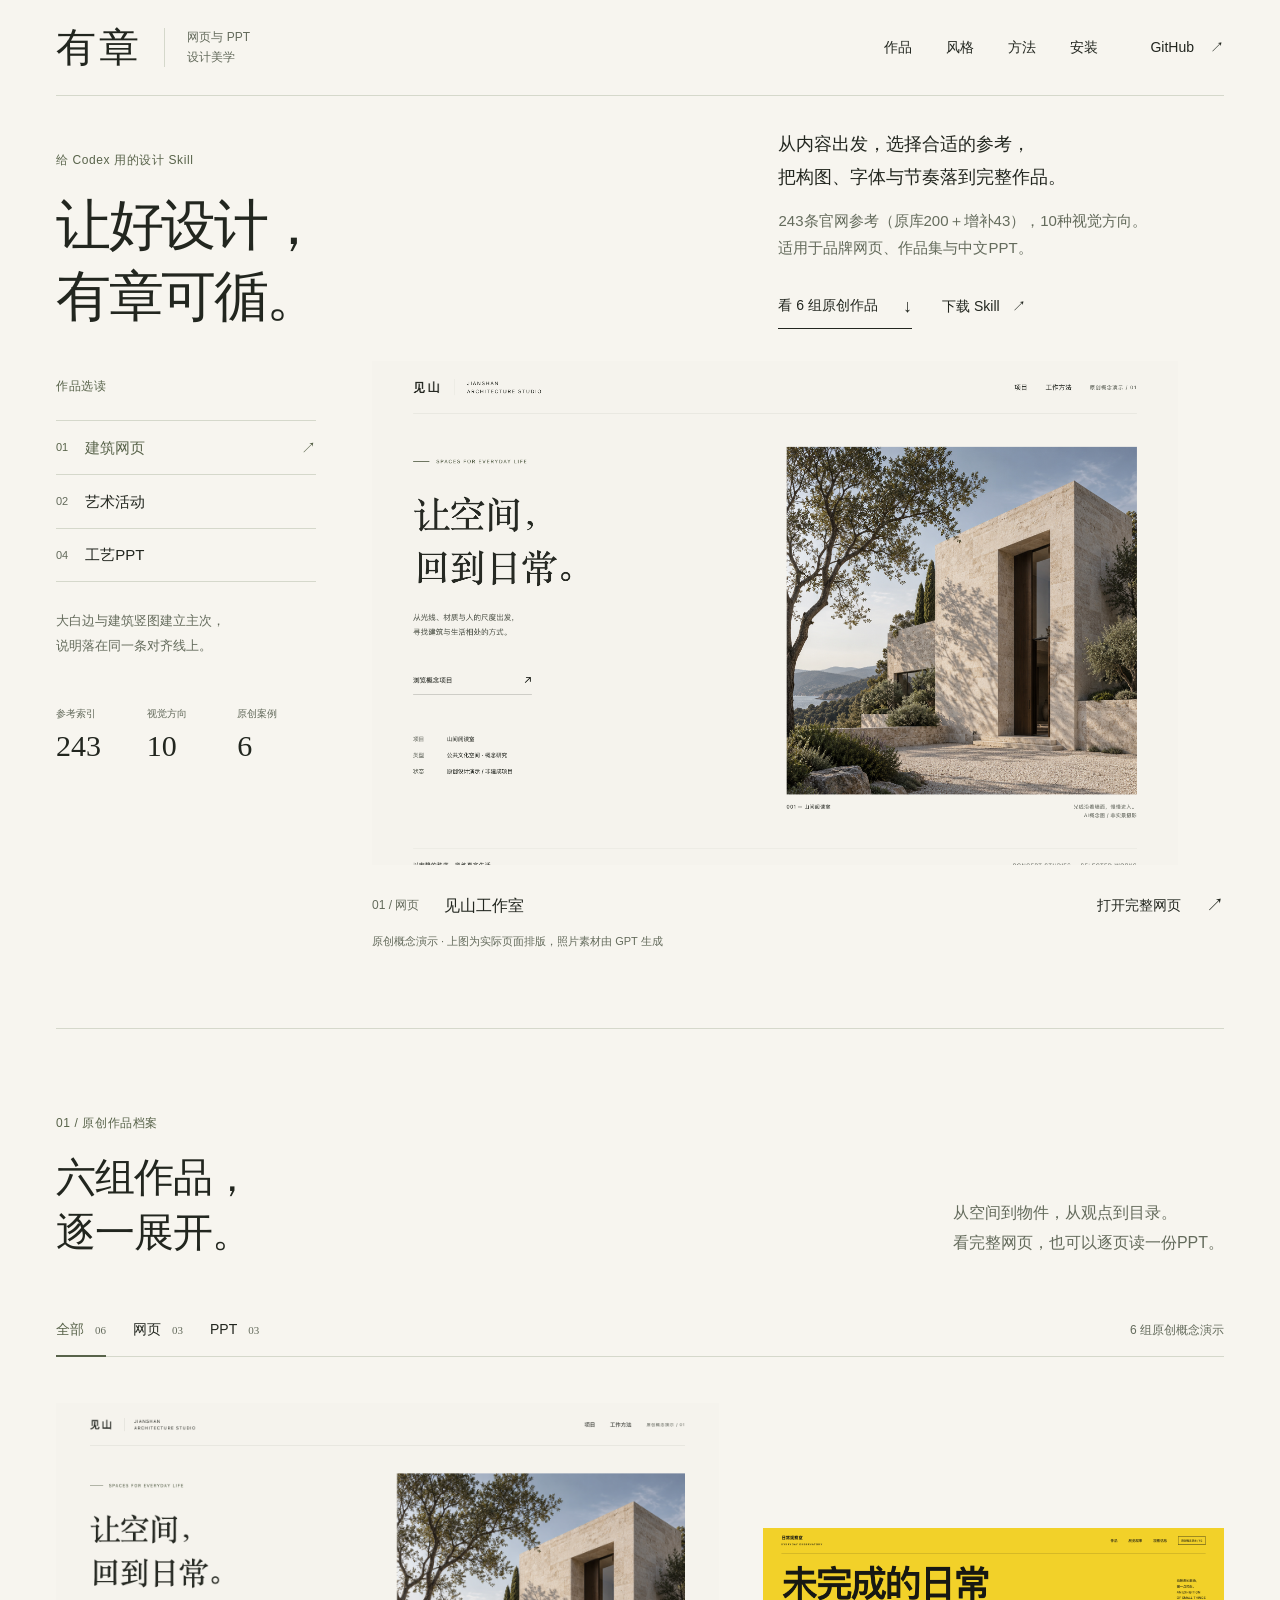
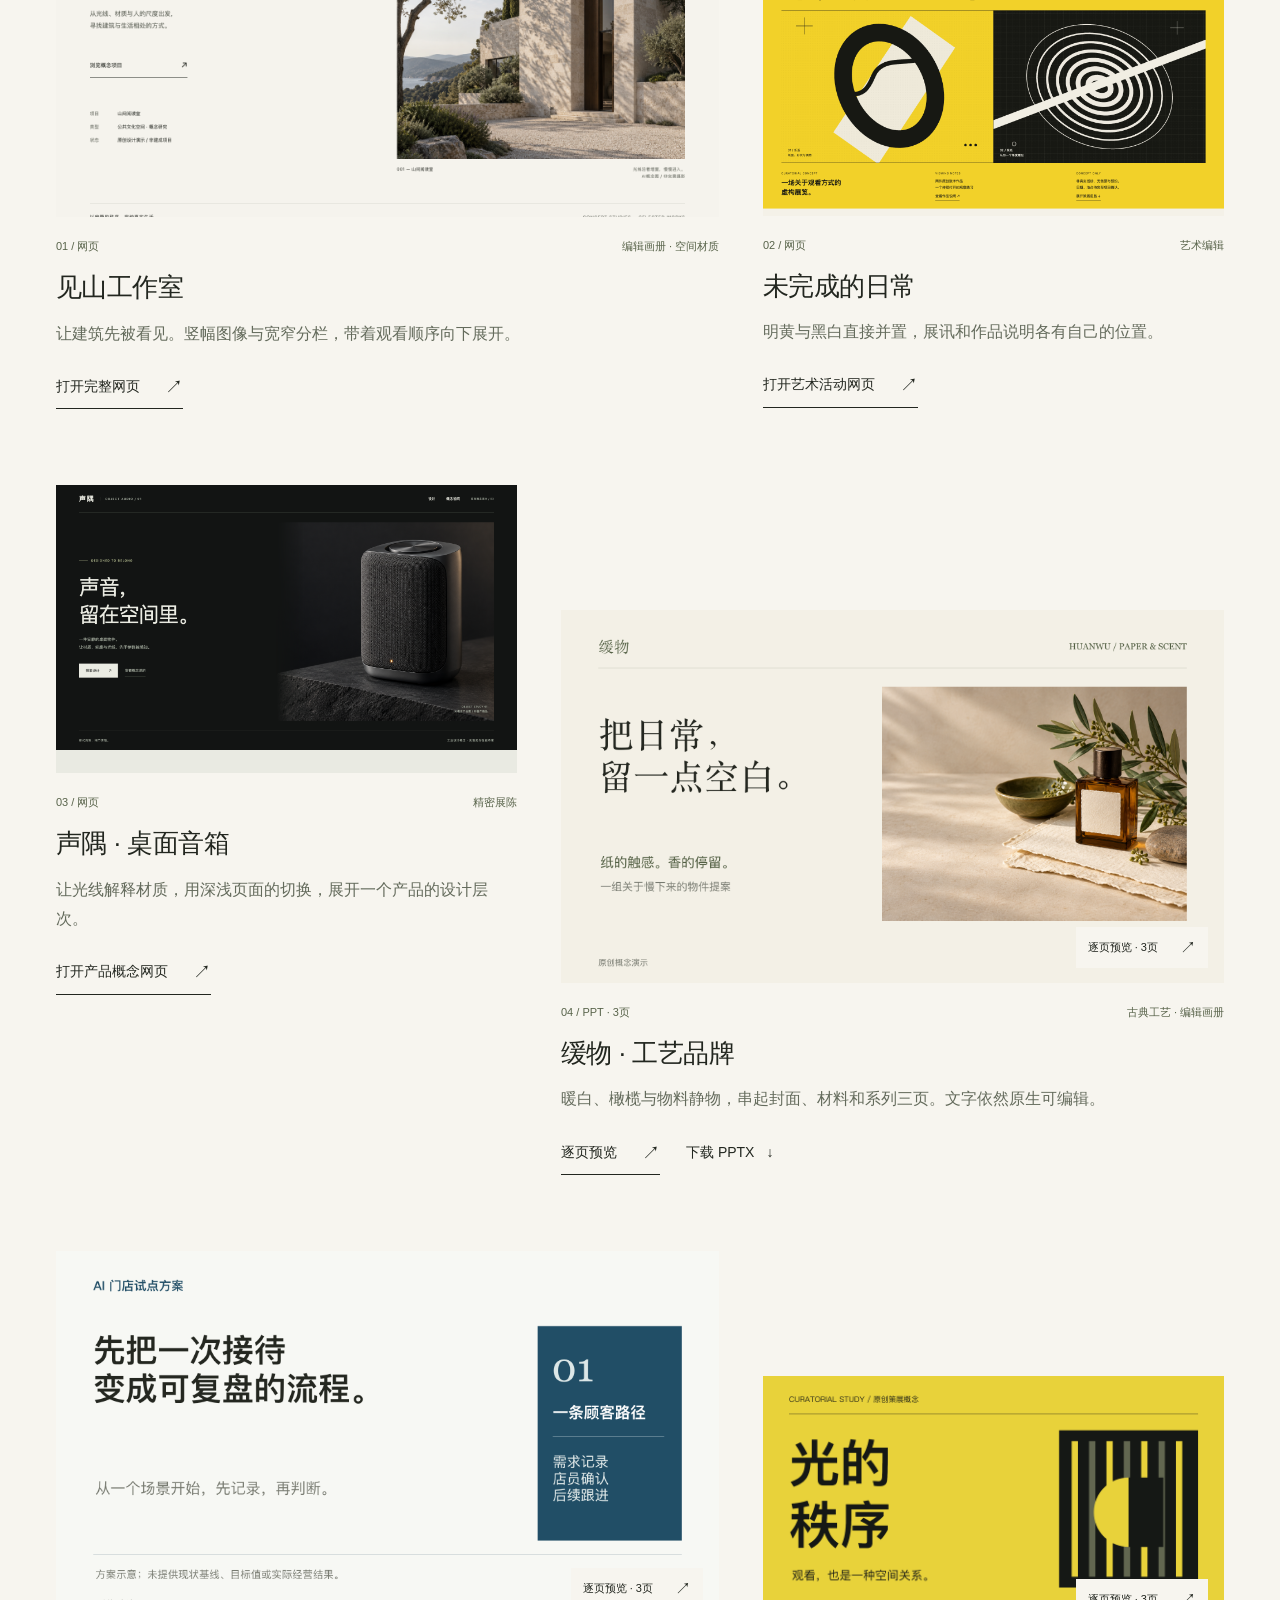
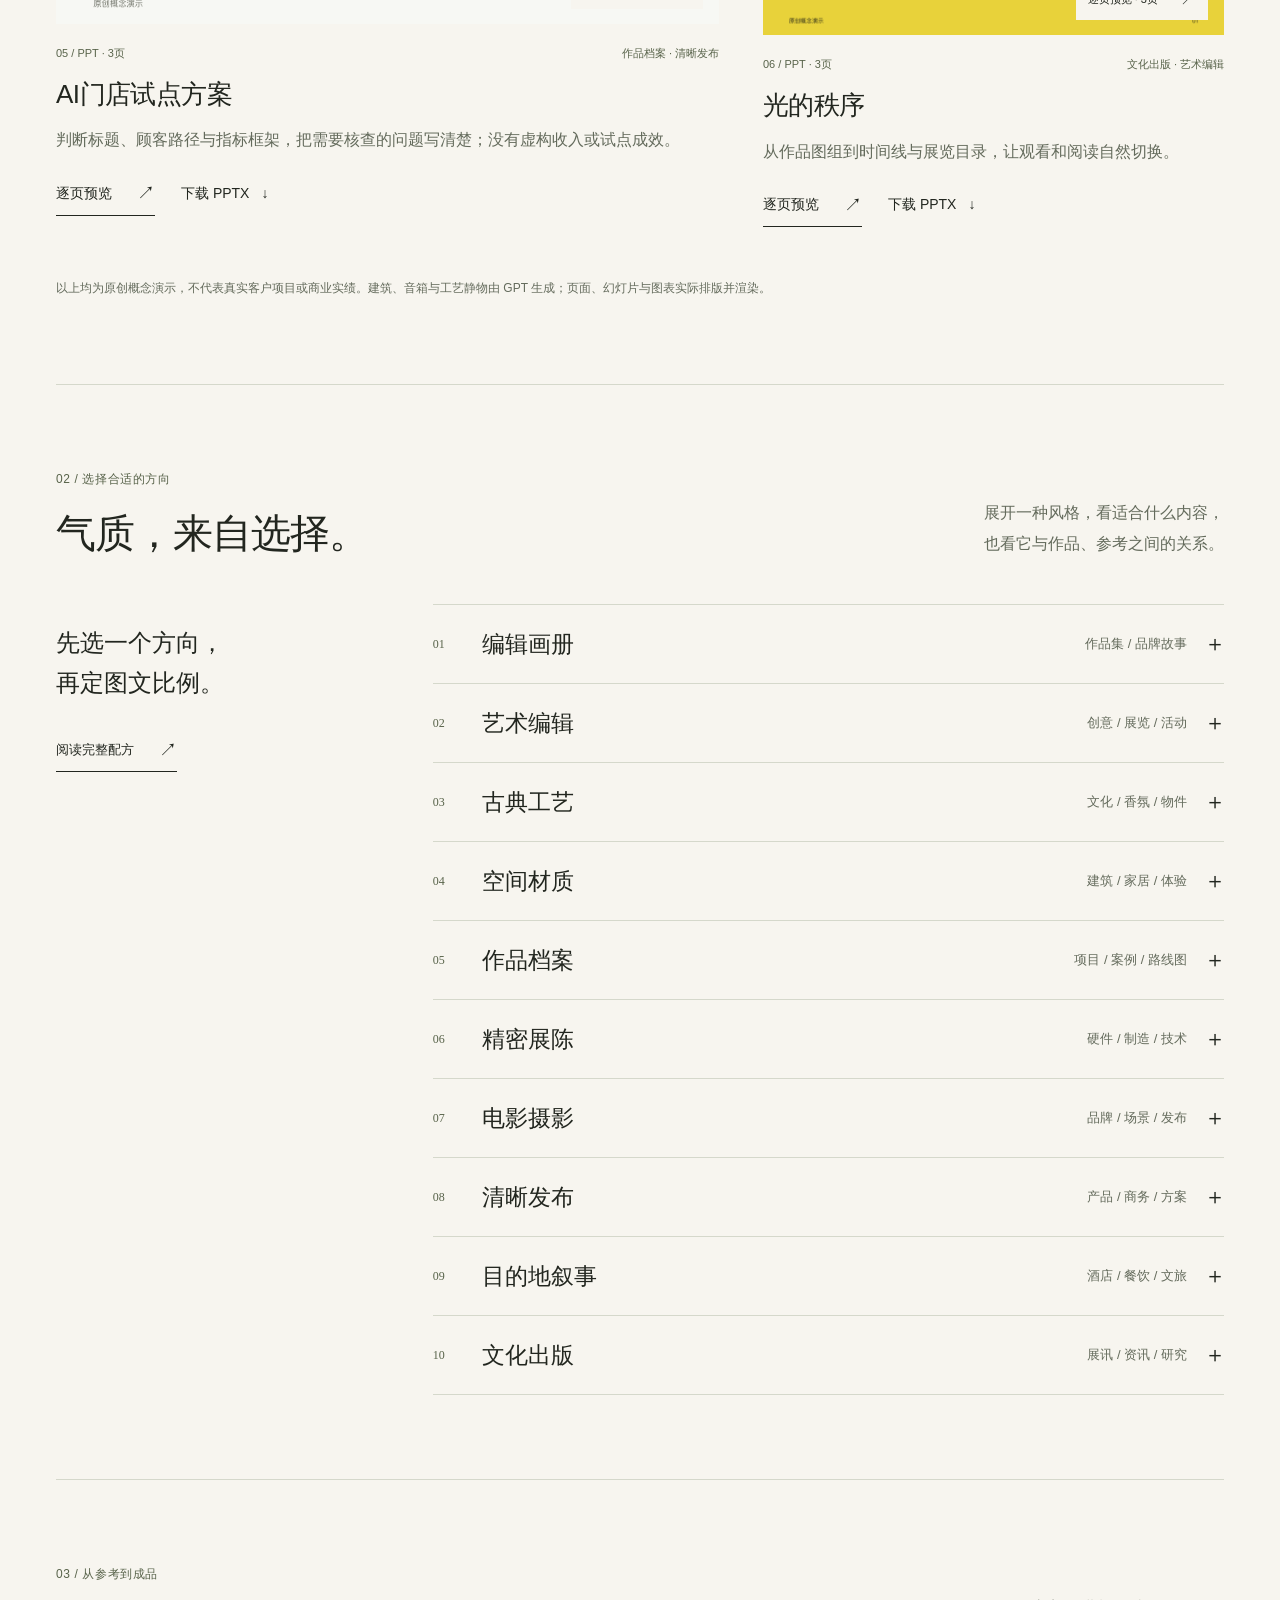
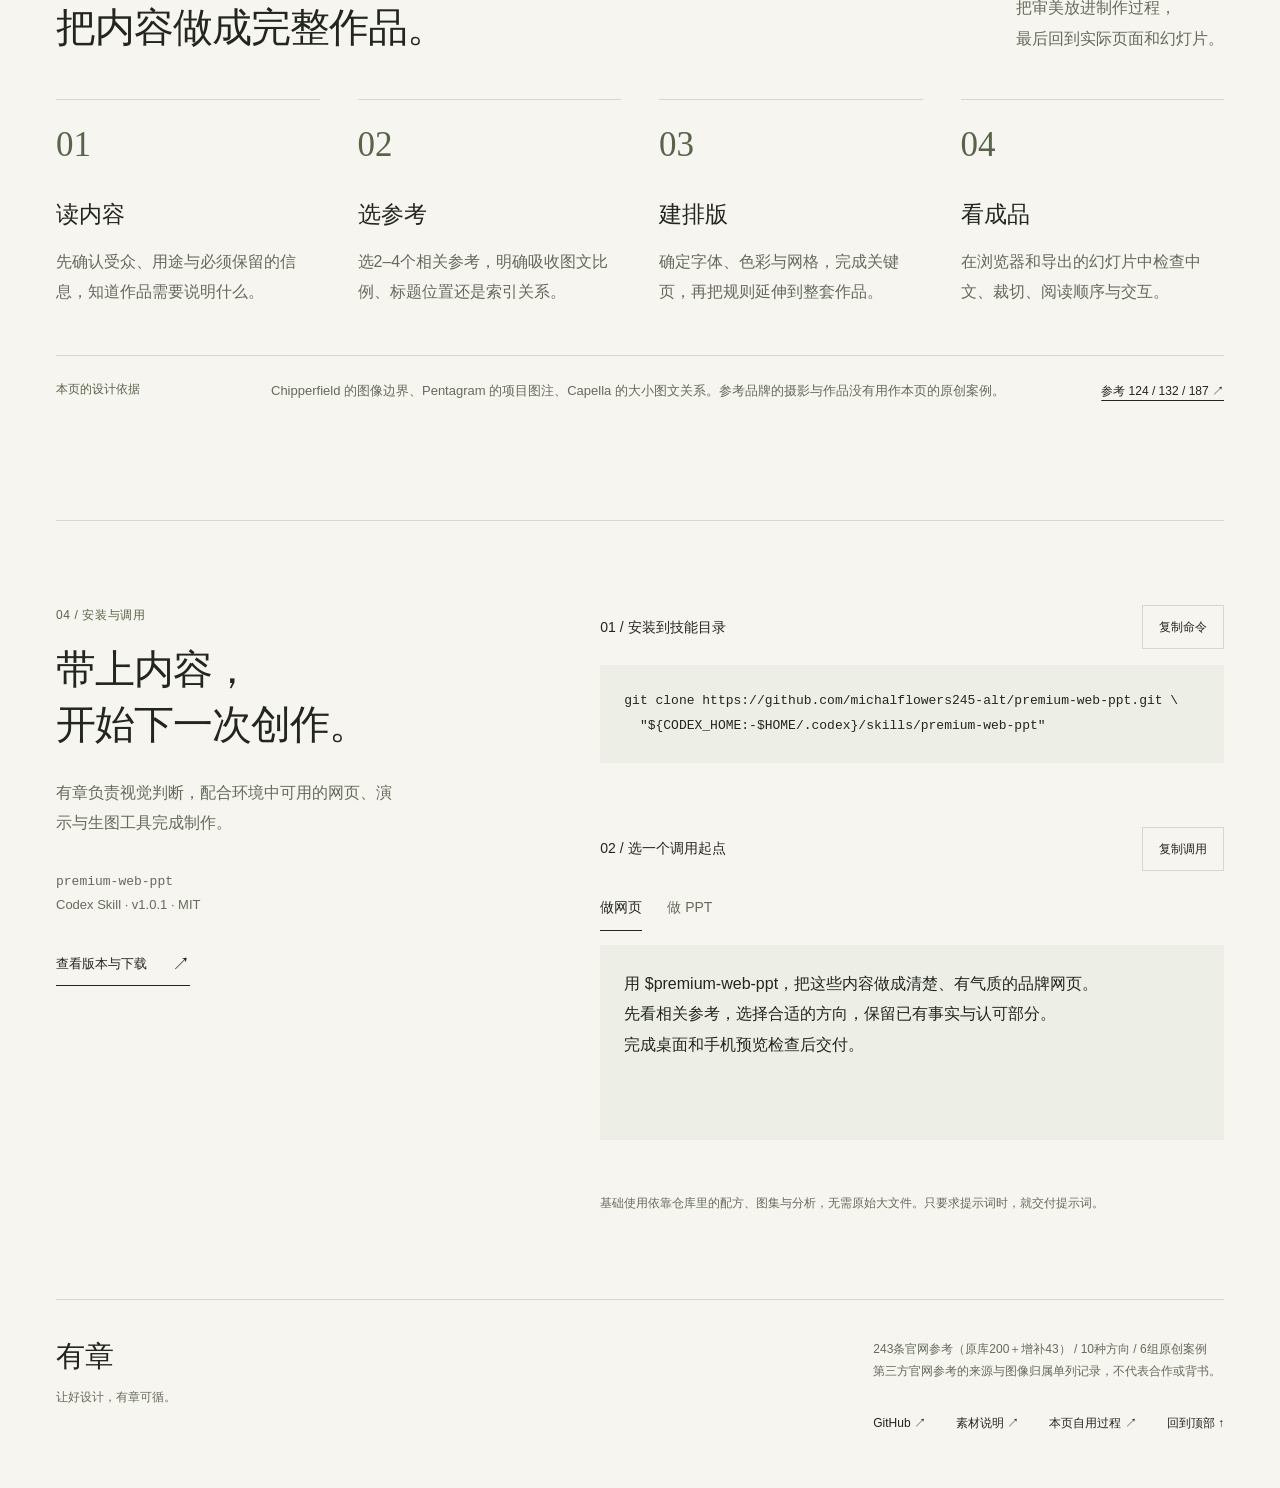
==== commit 7772ddb9: "Add 43 visual references (201–243) and launch-deck principles. Keep the original 001–200 sites, atla" ====
--- a/index.html
+++ b/index.html
@@ -3,7 +3,7 @@
 <head>
   <meta charset="utf-8">
   <meta name="viewport" content="width=device-width,initial-scale=1">
-  <meta name="description" content="有章，一套给Codex用的网页与PPT设计Skill。200条官网参考，10种视觉方向，6组可浏览与下载的原创概念作品。">
+  <meta name="description" content="有章，一套给Codex用的网页与PPT设计Skill。243条官网参考（原库200＋增补43），10种视觉方向，6组可浏览与下载的原创概念作品。">
   <meta name="theme-color" content="#f7f5ef">
   <title>有章｜网页与PPT设计美学 · 让好设计，有章可循。</title>
   <link rel="stylesheet" href="site/style.css">
@@ -25,7 +25,7 @@
       <section class="hero" aria-labelledby="hero-title">
         <div class="hero-intro">
           <div><p class="eyebrow">给 Codex 用的设计 Skill</p><h1 id="hero-title">让好设计，<br>有章可循。</h1></div>
-          <div class="hero-description"><p>从内容出发，选择合适的参考，<br class="desktop-break">把<span class="nowrap">构图</span>、<span class="nowrap">字体</span>与<span class="nowrap">节奏</span>落到完整作品。</p><p class="supporting">200条官网参考，10种视觉方向。<br>适用于品牌网页、作品集与中文PPT。</p><div class="hero-actions"><a class="text-action" href="#works">看 6 组原创作品 <span aria-hidden="true">↓</span></a><a class="quiet-action" href="https://github.com/michalflowers245-alt/premium-web-ppt/releases/download/v1.0.1/premium-web-ppt-v1.0.1.zip">下载 Skill <span aria-hidden="true">↗</span></a></div></div>
+          <div class="hero-description"><p>从内容出发，选择合适的参考，<br class="desktop-break">把<span class="nowrap">构图</span>、<span class="nowrap">字体</span>与<span class="nowrap">节奏</span>落到完整作品。</p><p class="supporting">243条官网参考（原库200＋增补43），10种视觉方向。<br>适用于品牌网页、作品集与中文PPT。</p><div class="hero-actions"><a class="text-action" href="#works">看 6 组原创作品 <span aria-hidden="true">↓</span></a><a class="quiet-action" href="https://github.com/michalflowers245-alt/premium-web-ppt/releases/download/v1.0.1/premium-web-ppt-v1.0.1.zip">下载 Skill <span aria-hidden="true">↗</span></a></div></div>
         </div>
         <div class="featured-layout">
           <aside class="featured-aside">
@@ -36,7 +36,7 @@
               <button class="featured-option" type="button" data-feature="craft" aria-pressed="false"><span>04</span>工艺PPT<i aria-hidden="true">↗</i></button>
             </div>
             <p class="featured-note" id="featured-note">大白边与建筑竖图建立主次，<br>说明落在同一条对齐线上。</p>
-            <dl class="hero-facts"><div><dt>参考索引</dt><dd>200</dd></div><div><dt>视觉方向</dt><dd>10</dd></div><div><dt>原创案例</dt><dd>6</dd></div></dl>
+            <dl class="hero-facts"><div><dt>参考索引</dt><dd>243</dd></div><div><dt>视觉方向</dt><dd>10</dd></div><div><dt>原创案例</dt><dd>6</dd></div></dl>
           </aside>
           <figure class="featured-figure">
             <a class="featured-screen" id="featured-open" href="examples/web/architecture/" aria-label="打开见山工作室完整网页"><img id="featured-image" src="docs/assets/web-architecture.png" alt="见山工作室完整网页排版：大白边、宋体标题、建筑竖图与项目图注" width="1600" height="1000" fetchpriority="high"></a>
@@ -108,7 +108,7 @@
       </section>
     </main>
 
-    <footer class="site-footer"><div><a class="footer-name" href="#top">有章</a><p>让好设计，有章可循。</p></div><div class="footer-information"><p>200条官网参考 / 10种方向 / 6组原创案例</p><p>第三方官网参考的来源与图像归属单列记录，不代表合作或背书。</p><div class="footer-links"><a href="https://github.com/michalflowers245-alt/premium-web-ppt">GitHub ↗</a><a href="https://github.com/michalflowers245-alt/premium-web-ppt/blob/main/THIRD_PARTY_NOTICES.md">素材说明 ↗</a><a href="https://github.com/michalflowers245-alt/premium-web-ppt/blob/main/docs/self-application.md">本页自用过程 ↗</a><a href="#top">回到顶部 ↑</a></div></div></footer>
+    <footer class="site-footer"><div><a class="footer-name" href="#top">有章</a><p>让好设计，有章可循。</p></div><div class="footer-information"><p>243条官网参考（原库200＋增补43） / 10种方向 / 6组原创案例</p><p>第三方官网参考的来源与图像归属单列记录，不代表合作或背书。</p><div class="footer-links"><a href="https://github.com/michalflowers245-alt/premium-web-ppt">GitHub ↗</a><a href="https://github.com/michalflowers245-alt/premium-web-ppt/blob/main/THIRD_PARTY_NOTICES.md">素材说明 ↗</a><a href="https://github.com/michalflowers245-alt/premium-web-ppt/blob/main/docs/self-application.md">本页自用过程 ↗</a><a href="#top">回到顶部 ↑</a></div></div></footer>
   </div>
 
   <dialog class="slide-dialog" id="slide-dialog" aria-labelledby="dialog-title">
